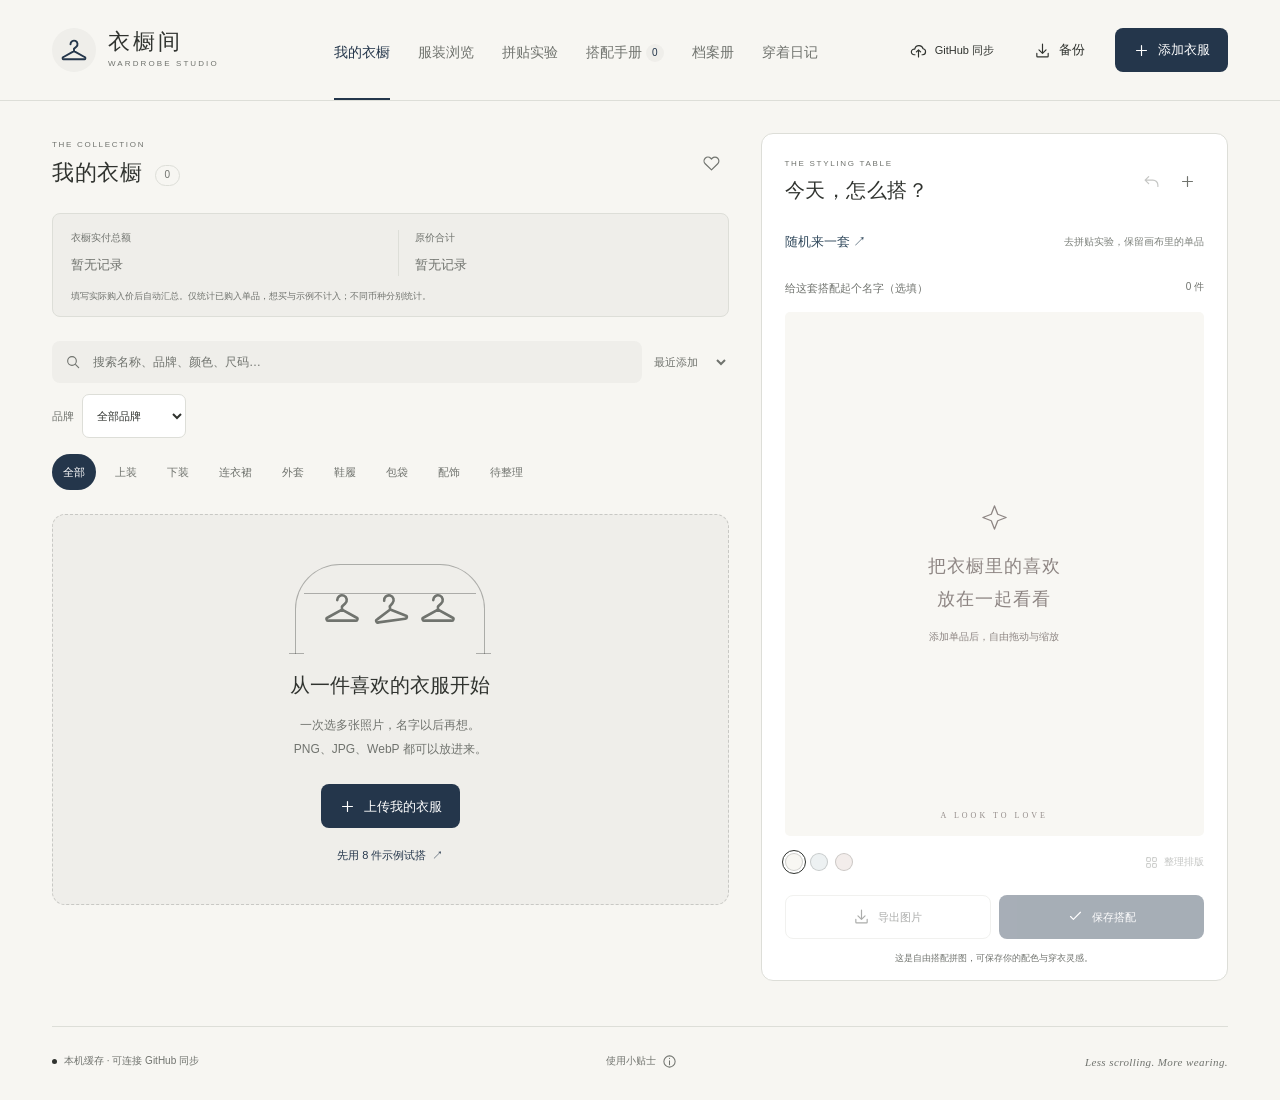
==== index.html @ 6c811fd2 "Separate category and color rows in wardrobe cards with labeled color dots" ====
<!doctype html>
<html lang="zh-CN">
<head>
  <meta charset="utf-8">
  <meta name="viewport" content="width=device-width,initial-scale=1">
  <meta name="theme-color" content="#f7f6f2">
  <meta name="apple-mobile-web-app-title" content="衣橱间">
  <meta http-equiv="Content-Security-Policy" content="default-src 'self'; connect-src 'self' https://api.github.com; img-src 'self' blob: data:; script-src 'self'; style-src 'self' 'unsafe-inline'; object-src 'none'; base-uri 'self'; form-action 'none'">
  <meta name="description" content="一个属于自己的衣橱间。上传喜欢的衣服，自由搭配，留住每一天的穿衣灵感。">
  <title>衣橱间 · Wardrobe Studio</title>
  <link rel="icon" href="./favicon.svg?v=20261020-home-icon" type="image/svg+xml">
  <link rel="apple-touch-icon" sizes="180x180" href="./apple-touch-icon.png?v=20261020-home-icon">
  <link rel="stylesheet" href="./styles.css?v=20261023-paper-navy">
  <link rel="stylesheet" href="./archive-book.css?v=20261020-compact-record">
  <link rel="stylesheet" href="./archive-index.css?v=20261020-collection-wall">
<link rel="stylesheet" href="./archive-wall.css?v=20261020-magazine">
  <link rel="stylesheet" href="./archive-layers.css?v=20261020-vellum">
  <link rel="stylesheet" href="./experiment-entry.css?v=20261021-rack">
  <script src="./core.js?v=20261022-color" defer></script>
  <script src="./storage.js?v=20261020-image-bytes" defer></script>
  <script src="./color-core.js?v=20261022-color" defer></script>
  <script src="./images.js?v=20261022-color" defer></script>
  <script src="./demo.js?v=20261020-image-bytes" defer></script>
  <script src="./cloud.js?v=20261020-image-bytes" defer></script>
  <script src="./memorial.js?v=20261020-image-bytes" defer></script>
  <script src="./archive-book.js?v=20261020-magazine" defer></script>
  <script src="./app.js?v=20261023-color-rows" defer></script>
<link rel="stylesheet" href="./ui-theme.css?v=20261023-color-rows">
</head>
<body>
<svg class="icon-definitions" aria-hidden="true"><defs>
  <symbol id="i-plus" viewBox="0 0 24 24"><path d="M12 5v14M5 12h14"/></symbol>
  <symbol id="i-hanger" viewBox="0 0 24 24"><path d="M9 7a3 3 0 1 1 5 2.2L12 11v2M12 13l9 5a1 1 0 0 1-.5 2h-17a1 1 0 0 1-.5-2z"/></symbol>
  <symbol id="i-search" viewBox="0 0 24 24"><circle cx="10.5" cy="10.5" r="6.5"/><path d="m16 16 4.5 4.5"/></symbol>
  <symbol id="i-heart" viewBox="0 0 24 24"><path d="M20.8 4.6a5.5 5.5 0 0 0-7.8 0L12 5.7l-1.1-1.1a5.5 5.5 0 0 0-7.8 7.8L12 21l8.8-8.6a5.5 5.5 0 0 0 0-7.8Z"/></symbol>
  <symbol id="i-edit" viewBox="0 0 24 24"><path d="m15 5 4 4M4 20l4-1L20 7a2.8 2.8 0 0 0-4-4L4 15z"/></symbol>
  <symbol id="i-close" viewBox="0 0 24 24"><path d="m6 6 12 12M6 18 18 6"/></symbol>
  <symbol id="i-upload" viewBox="0 0 24 24"><path d="M12 16V3m-5 5 5-5 5 5M4 15v5a1 1 0 0 0 1 1h14a1 1 0 0 0 1-1v-5"/></symbol>
  <symbol id="i-download" viewBox="0 0 24 24"><path d="M12 3v13m-5-5 5 5 5-5M4 16v4a1 1 0 0 0 1 1h14a1 1 0 0 0 1-1v-4"/></symbol>
  <symbol id="i-check" viewBox="0 0 24 24"><path d="m5 12 4 4L19 6"/></symbol>
  <symbol id="i-arrow" viewBox="0 0 24 24"><path d="M4 12h16m-6-6 6 6-6 6"/></symbol>
  <symbol id="i-undo" viewBox="0 0 24 24"><path d="M8 5 3 10l5 5M4 10h10a7 7 0 0 1 7 7v2"/></symbol>
  <symbol id="i-trash" viewBox="0 0 24 24"><path d="M3 6h18M9 6V3h6v3M5 6l1 15h12l1-15M10 10v7M14 10v7"/></symbol>
  <symbol id="i-grid" viewBox="0 0 24 24"><rect x="3" y="3" width="7" height="7" rx="1"/><rect x="14" y="3" width="7" height="7" rx="1"/><rect x="3" y="14" width="7" height="7" rx="1"/><rect x="14" y="14" width="7" height="7" rx="1"/></symbol>
  <symbol id="i-layers" viewBox="0 0 24 24"><path d="m12 3 10 5-10 5L2 8zm-9 10 9 5 9-5M3 18l9 5 9-5"/></symbol>
  <symbol id="i-flip" viewBox="0 0 24 24"><path d="M12 2v20M8 5 2 19h6zm8 0 6 14h-6z"/></symbol>
  <symbol id="i-spark" viewBox="0 0 24 24"><path d="m12 3 2.5 6.5L21 12l-6.5 2.5L12 21l-2.5-6.5L3 12l6.5-2.5z"/></symbol>
  <symbol id="i-cloud" viewBox="0 0 24 24"><path d="M7 18H6a4 4 0 1 1 .8-7.9 6 6 0 0 1 11.7-.6A4.3 4.3 0 0 1 18 18h-1M12 21V11m-3 3 3-3 3 3"/></symbol>
  <symbol id="i-info" viewBox="0 0 24 24"><circle cx="12" cy="12" r="9"/><path d="M12 11v6M12 7v.2"/></symbol>
</defs></svg>
<a class="skip-link" href="#workspace">跳到我的衣橱</a>
<header class="site-header">
  <a class="brand" href="./" aria-label="衣橱间首页"><span class="brand-mark"><svg class="icon"><use href="#i-hanger"/></svg></span><span>衣橱间<small>WARDROBE STUDIO</small></span></a>
  <nav class="main-nav" aria-label="页面" style="gap:clamp(12px,2.2vw,28px)"><button class="nav-link active" data-view="closet" aria-current="page">我的衣橱</button>
    <a class="nav-link" href="./rack.html?v=20261022-floating">服装浏览</a>
    <a class="nav-link" href="./experiment.html">拼贴实验</a><button class="nav-link" data-view="outfits">搭配手册 <span id="nav-outfit-count" class="nav-count">0</span></button><button class="nav-link" data-view="book">档案册</button><a class="nav-link" href="./wear.html" style="display:inline-flex;align-items:center">穿着日记</a></nav>
  <div class="header-actions"><button class="button ghost cloud-button" id="open-cloud" aria-label="GitHub 同步设置"><svg class="icon"><use href="#i-cloud"/></svg><span id="cloud-button-label">GitHub 同步</span></button><button class="button ghost backup-button" id="open-backup"><svg class="icon"><use href="#i-download"/></svg><span>备份</span></button><button class="button primary" data-upload><svg class="icon"><use href="#i-plus"/></svg><span>添加衣服</span></button></div>
</header>
<main>
  <section id="workspace" class="workspace" aria-label="我的衣橱与搭配画布">
    <div class="closet-panel">
      <div class="section-heading"><div><p class="eyebrow">THE COLLECTION</p><h2>我的衣橱 <span class="count" id="garment-count">0</span></h2></div><button id="favorite-filter" class="icon-button" aria-label="只看收藏" aria-pressed="false" title="只看收藏"><svg class="icon"><use href="#i-heart"/></svg></button></div>
      <section class="value-overview" aria-label="衣橱价值统计"><div class="value-metrics"><div><p class="value-label">衣橱实付总额</p><div id="closet-purchase-total" class="value-total"><span class="value-placeholder">暂无记录</span></div></div><div><p class="value-label">原价合计</p><div id="closet-original-total" class="value-total original-total"><span class="value-placeholder">暂无记录</span></div></div></div><p id="closet-value-note" class="value-note">填写实际购入价后自动汇总。</p></section>
      <div class="closet-controls"><label class="search"><svg class="icon"><use href="#i-search"/></svg><input id="search" type="search" placeholder="搜索名称、品牌、颜色、尺码…" aria-label="搜索衣服"></label><select id="sort" aria-label="单品排序"><option value="newest">最近添加</option><option value="name">名称顺序</option><option value="category">按分类</option></select></div>
      <section id="primary-color-section" class="primary-color-section" aria-label="按主色筛选">
        <div class="primary-color-heading"><span>主色</span><div><button id="complete-colors" class="text-button" type="button">补全主色</button><button id="expand-colors" class="text-button color-expand" type="button" aria-expanded="false" aria-controls="primary-color-list">展开颜色</button></div></div>
        <div id="primary-color-list" class="primary-color-list" role="group" aria-label="主色，可多选"></div>
        <p id="primary-color-status" class="primary-color-status" role="status">可多选颜色，再结合品牌和分类筛选。</p>
      </section>
      <div class="brand-filter-row"><label for="brand-filter">品牌</label><select id="brand-filter"><option value="">全部品牌</option></select></div>
      <div id="category-tabs" class="category-tabs" aria-label="衣服分类"></div>
      <p id="filter-summary" class="filter-summary" hidden></p>
      <div id="garment-grid" class="garment-grid" aria-live="polite"></div>
      <div id="closet-empty" class="empty-state" hidden><div class="empty-closet" aria-hidden="true"><div class="rail"><svg class="icon"><use href="#i-hanger"/></svg><svg class="icon"><use href="#i-hanger"/></svg><svg class="icon"><use href="#i-hanger"/></svg></div></div><h3>从一件喜欢的衣服开始</h3><p>一次选多张照片，名字以后再想。<br>PNG、JPG、WebP 都可以放进来。</p><button class="button primary" data-upload><svg class="icon"><use href="#i-plus"/></svg>上传我的衣服</button><button class="text-button" id="load-demo">先用 8 件示例试搭 <span aria-hidden="true">↗</span></button></div>
      <div id="no-results" class="empty-state small-empty" hidden><svg class="icon"><use href="#i-search"/></svg><h3>暂时没有找到这件衣服</h3><p>试试别的关键词，或清除筛选。</p><button class="button secondary" id="reset-filters">显示全部衣服</button></div>
      <p class="closet-tip" id="closet-tip" hidden><svg class="icon"><use href="#i-plus"/></svg>点名称查看档案；点 ＋ 加入搭配画布。</p>
    </div>
    <aside class="styling-panel" aria-label="搭配工作台">
      <div class="section-heading"><div><p class="eyebrow">THE STYLING TABLE</p><h2>今天，怎么搭？</h2></div><div class="mini-actions"><button id="undo" class="icon-button" aria-label="撤销画布操作" title="撤销" disabled><svg class="icon"><use href="#i-undo"/></svg></button><button id="new-outfit" class="icon-button" aria-label="新建搭配" title="新建搭配"><svg class="icon"><use href="#i-plus"/></svg></button></div></div>
      <a class="experiment-shortcut" href="./experiment.html?from=board">随机来一套 ↗ <small>去拼贴实验，保留画布里的单品</small></a>
      <div class="board-top"><input id="outfit-name" aria-label="搭配名称" placeholder="给这套搭配起个名字（选填）" maxlength="100"><span id="layer-count">0 件</span></div>
      <div id="outfit-board" class="outfit-board" tabindex="0" aria-label="搭配画布。选择单品后可拖动、调整大小，用方向键微调位置。"><div id="board-empty" class="board-empty"><svg class="icon"><use href="#i-spark"/></svg><p>把衣橱里的喜欢<br>放在一起看看</p><span>添加单品后，自由拖动与缩放</span></div><div id="board-layers" class="board-layers"></div><span class="board-signature" aria-hidden="true">A LOOK TO LOVE</span></div>
      <div class="board-options"><div class="swatches" id="background-options" aria-label="画布背景"></div><button class="text-button" id="arrange-board"><svg class="icon"><use href="#i-grid"/></svg>整理排版</button></div>
      <div id="layer-editor" class="layer-editor" hidden><div class="layer-editor-top"><span id="selected-name"></span><div class="mini-actions"><button id="flip-layer" class="icon-button" aria-label="水平翻转选中单品" title="水平翻转"><svg class="icon"><use href="#i-flip"/></svg></button><button id="raise-layer" class="icon-button" aria-label="把选中单品移到最前" title="移到最前"><svg class="icon"><use href="#i-layers"/></svg></button><button id="remove-layer" class="icon-button danger-text" aria-label="从搭配移除选中单品" title="从搭配移除"><svg class="icon"><use href="#i-close"/></svg></button></div></div><label class="range-label">大小<input id="layer-size" type="range" min="35" max="760" step="1"><output id="size-output"></output></label><label class="range-label">角度<input id="layer-rotation" type="range" min="-180" max="180" step="1"><output id="rotation-output"></output></label></div>
      <div class="board-actions"><button class="button secondary" id="export-look" disabled><svg class="icon"><use href="#i-download"/></svg>导出图片</button><button class="button primary" id="save-outfit" disabled><svg class="icon"><use href="#i-check"/></svg><span id="save-outfit-label">保存搭配</span></button></div>
      <p class="board-help">这是自由搭配拼图，可保存你的配色与穿衣灵感。</p>
    </aside>
  </section>
  <section id="outfits-view" class="outfits-view" hidden><div class="section-heading"><div><p class="eyebrow">LOOKS TO KEEP</p><h2>我的搭配手册 <span id="outfit-count" class="count">0</span></h2></div><button class="button secondary" id="outfits-new"><svg class="icon"><use href="#i-plus"/></svg>搭一套新的</button></div><div id="outfit-grid" class="outfit-grid"></div><div id="outfits-empty" class="empty-state"><svg class="icon"><use href="#i-layers"/></svg><h3>第一套搭配，等你来搭</h3><p>选几件喜欢的单品，在画布里自由组合，再保存到这里。</p><button class="button primary" id="go-style">去搭配衣服 <svg class="icon"><use href="#i-arrow"/></svg></button></div></section>
  <section id="book-view" class="book-view" aria-labelledby="book-title" hidden>
    <header class="book-heading"><div><p class="book-kicker">PRIVATE WARDROBE / COLLECTED &amp; KEPT</p><h1 id="book-title">私人服装档案</h1></div><div class="book-volume"><strong id="book-total">00</strong><span>PIECES IN THE ARCHIVE</span></div></header>
    <div id="book-shell" class="book-shell" data-directory="closed">
      <div class="book-directory-rail"><button id="book-directory-toggle" class="book-directory-toggle" type="button" aria-controls="book-index" aria-expanded="false">展开目录 ›</button></div>
      <aside id="book-index" class="book-sidebar" tabindex="-1" aria-label="收录目录" hidden>
        <div class="book-index-divider"><h2 class="book-kicker">THE INDEX / 收录目录</h2><p id="book-results" class="book-results" role="status"></p></div>
        <div class="book-controls"><label class="book-search"><svg class="icon"><use href="#i-search"/></svg><input id="book-search" type="search" placeholder="搜索衣服与故事…" aria-label="搜索档案册"></label><select id="book-brand" aria-label="档案册品牌"><option value="">全部品牌</option></select><select id="book-filter" aria-label="档案册资料筛选"><option value="all">全部档案</option><option value="runway">有秀场资料</option><option value="story">有收藏故事</option></select><label class="book-check"><input id="book-prices" type="checkbox">显示购入价格</label></div>
        <nav id="book-grid" class="book-grid" aria-label="选择一份服装档案"></nav>
      </aside>
      <div class="book-desk">
        <div class="book-display-controls" aria-label="档案册展示方式"><button id="book-show-wall" class="book-display-button" aria-pressed="true">全部收藏 · 拼贴总览</button><button id="book-show-record" class="book-display-button" aria-pressed="false">单件档案</button></div>
        <section id="book-overview" class="book-overview" aria-labelledby="book-wall-title" tabindex="-1"><header class="book-wall-heading"><div><p class="book-kicker">THE COLLECTION / AN ONGOING ASSEMBLAGE</p><h2 id="book-wall-title">我的收藏拼贴</h2></div><p id="book-wall-count" class="book-results" role="status"></p></header><div id="book-wall" class="book-wall"></div></section>
        <article id="book-record" aria-label="服装档案拼贴" tabindex="-1" hidden>
          <div class="book-record-bar"><button id="book-back" class="book-text-button">← 全部收藏</button><div class="book-pagination"><button id="book-previous">上一件</button><span id="book-page-number" class="book-page-number"></span><button id="book-next">下一件</button></div></div>
          <div id="book-record-body" class="book-record-body"></div>
          <footer class="book-record-footer"><div><label class="book-check"><input id="book-export-price" type="checkbox">纪念卡显示购入价格</label><p class="book-export-note">导出实物、参考照片与收藏记录。</p></div><div class="book-record-actions"><button id="book-edit" class="button secondary">补充档案</button><button id="book-export" class="button primary">导出纪念卡</button><button id="book-style" class="book-text-button">＋ 加入搭配</button></div></footer>
          <p id="book-sync-status" class="book-sync" role="status"></p>
        </article>
        <div id="book-empty" class="book-empty" hidden><h2>从一件喜欢的衣服开始</h2><p>已有衣物会自动出现在这里，照片与资料共用。</p><button id="book-upload" class="button secondary">添加第一件衣服</button></div>
        <div id="book-no-results" class="book-empty" hidden><h2>这次没有找到档案</h2><p>换一个关键词，或看看全部收藏。</p><button id="book-reset" class="book-text-button">显示全部档案</button></div>
      </div>
    </div>
    <dialog id="book-photo-viewer" class="book-photo-dialog" aria-labelledby="book-photo-title">
      <header class="book-photo-toolbar"><h2 id="book-photo-title">照片</h2><button id="book-photo-close" class="book-text-button" aria-label="关闭放大照片">关闭 ×</button></header>
      <div class="book-photo-full book-picture"><img id="book-photo-image" alt=""></div><div id="book-photo-note" class="book-photo-note"></div>
    </dialog>
  </section>
  <footer class="site-footer"><span><span class="status-dot"></span><span id="storage-status">正在打开本机衣橱…</span></span><button class="text-button" id="open-help">使用小贴士 <svg class="icon"><use href="#i-info"/></svg></button><span class="footer-tagline">Less scrolling. More wearing.</span></footer>
</main>
<input id="file-input" type="file" accept="image/png,image/jpeg,image/webp,image/avif" multiple hidden>
<input id="restore-input" type="file" accept="application/json,.json" hidden>
<dialog id="upload-dialog" class="modal upload-modal"><div class="modal-heading"><div><p class="eyebrow">MAKE ROOM FOR YOUR FAVORITES</p><h2>放进衣橱</h2></div><button class="icon-button" data-close="upload-dialog" aria-label="关闭上传窗口"><svg class="icon"><use href="#i-close"/></svg></button></div><p class="muted">名字可以留空，分类以后也能改。保存后点图片或名称查看藏品卡，点铅笔补充资料。</p><div class="batch-category"><label for="batch-category">这一批先放到</label><select id="batch-category"><option value="auto">按文件名建议分类</option></select><span class="subtle">可逐件修改</span></div><p id="upload-progress" class="upload-progress" role="status"></p><div id="upload-errors" class="notice error-notice" hidden></div><div id="upload-list" class="upload-list"></div><div class="modal-footer"><button id="pick-more" class="button secondary"><svg class="icon"><use href="#i-plus"/></svg>继续选图</button><button id="confirm-upload" class="button primary" disabled>保存到衣橱</button></div></dialog>
<dialog id="edit-dialog" class="modal edit-modal" aria-labelledby="edit-title">
  <div class="modal-heading"><div><p class="eyebrow">YOUR GARMENT RECORD</p><h2 id="edit-title">单品档案</h2></div><button class="icon-button" data-close="edit-dialog" aria-label="关闭单品窗口"><svg class="icon"><use href="#i-close"/></svg></button></div>
  <div class="edit-content">
    <div class="edit-image-column"><div class="edit-preview"><img id="edit-image" alt="单品预览"></div><div class="image-tools"><button class="button small secondary" id="clean-background">去除浅色背景</button><button class="text-button" id="restore-original">恢复原图</button></div><p class="fine-print">浅色背景处理适合白底单品图，可能影响白色衣服。保存前请检查；原图会保留。</p></div>
    <form id="edit-form" novalidate>
      <p class="record-hint">以下内容均可选填，随时补充。</p>
      <fieldset class="record-group"><legend>基本信息</legend><div class="record-fields">
        <label for="edit-name">名称<input id="edit-name" maxlength="100" placeholder="例如：The Simone"></label>
        <label for="edit-brand">品牌<input id="edit-brand" maxlength="100" list="brand-suggestions" placeholder="例如：Réalisation Par"></label>
        <label for="edit-main-color">主色分类<select id="edit-main-color"></select><span id="edit-main-color-note" class="fine-print"></span><button id="suggest-edit-color" class="text-button" type="button">重新建议主色</button></label>
        <label for="edit-color">配色<input id="edit-color" maxlength="80" placeholder="例如：Chocolate Havana"></label>
        <label for="edit-size">尺码<input id="edit-size" maxlength="40" placeholder="例如：XS、UK 8"></label>
        <label for="edit-category">分类<select id="edit-category"></select></label>
        <label for="edit-subcategory">细分类<input id="edit-subcategory" maxlength="100" placeholder="例如：Maxi Dress / 长裙"></label>
        <label for="edit-style">款式<input id="edit-style" maxlength="200" placeholder="例如：挂脖、露背、修身"></label>
        <label for="edit-pattern">图案<input id="edit-pattern" maxlength="100" placeholder="例如：棕白花卉印花"></label>
      </div></fieldset>
      <fieldset class="record-group"><legend>购入记录</legend><div class="record-fields">
        <div class="price-field field-wide"><label for="edit-price">实际购入价</label><div class="price-inputs"><select id="edit-currency" aria-label="价格币种"><option value="GBP">£ 英镑</option><option value="EUR">€ 欧元</option><option value="USD">$ 美元</option><option value="CNY">¥ 人民币</option><option value="HKD">HK$ 港币</option><option value="JPY">¥ 日元</option></select><input id="edit-price" type="number" min="0" max="999999999.99" step="0.01" inputmode="decimal" placeholder="当时真正支付的金额"></div></div>
        <label for="edit-original-price">原价 / 吊牌价<input id="edit-original-price" type="number" min="0" max="999999999.99" step="0.01" inputmode="decimal" placeholder="不知道可留空"></label>
        <label for="edit-date">购入日期<input id="edit-date" type="date"></label>
        <p class="record-note field-wide">原价与实付价使用上方币种。衣橱实付总额按实际购入价统计。</p>
        <label for="edit-condition">全新 / 二手<select id="edit-condition"><option value="">未记录</option><option value="new">全新</option><option value="secondhand">二手</option></select></label>
        <label for="edit-purchase-type">购入方式<select id="edit-purchase-type"><option value="">未记录</option><option value="regular">原价购买</option><option value="sale">折扣购买</option><option value="sample_sale">Sample Sale</option><option value="gift">礼物</option></select></label>
        <label for="edit-source">购买渠道<input id="edit-source" maxlength="100" placeholder="例如：Vinted、官网、门店"></label>
        <label for="edit-status">购入状态<select id="edit-status"><option value="owned">已购入</option><option value="wishlist">想买</option></select></label>
      </div></fieldset>
      <fieldset class="record-group archive-edit-group"><legend>秀款资料 · 可留空</legend><div class="record-fields">
        <label for="archive-year">系列年份<input id="archive-year" inputmode="numeric" maxlength="4" placeholder="例如 2020"></label>
        <label for="archive-season">季节 / 系列<select id="archive-season"><option value="">未记录</option><option value="spring_summer">春夏 Spring / Summer</option><option value="fall_winter">秋冬 Fall / Winter</option><option value="resort">Resort 度假系列</option><option value="pre_fall">Pre-Fall 早秋</option><option value="couture">Couture 高定</option><option value="other">其他系列</option></select></label>
        <label class="field-wide" for="archive-collection">系列名称<input id="archive-collection" maxlength="160" placeholder="品牌发布的系列名称"></label>
        <label for="archive-look">Look 编号<input id="archive-look" maxlength="40" placeholder="例如 24"></label>
        <label for="archive-relation">藏品与秀场的关系<select id="archive-relation"><option value="">未记录</option><option value="runway_match">秀场同款</option><option value="runway_worn">秀场实穿</option><option value="reference">参考资料</option></select></label>
        <label for="archive-verification">资料确认状态<select id="archive-verification"><option value="pending">待确认</option><option value="confirmed">已确认</option></select></label>
        <label class="field-wide" for="archive-source">系列资料来源（网址或说明）<input id="archive-source" type="text" maxlength="1200" autocapitalize="off" placeholder="例如 Vogue Runway，或粘贴来源网址"></label>
      </div><p class="record-note">「秀场同款」用于相同设计的零售款；「秀场实穿」用于有来源证明的模特实穿样衣。未知资料可以留空。</p></fieldset>
      <label for="archive-story">我的收藏故事<textarea id="archive-story" maxlength="3000" rows="5" placeholder="第一次看到它的时候，寻找它的过程，或一次特别的穿着回忆…"></textarea></label>
      <fieldset class="record-group"><legend>藏品相册</legend><p class="record-note">秀场、实物细节、穿着与参考图分别标注。最多 12 张，每张不超过 25 MB。</p><input id="archive-files" type="file" accept="image/png,image/jpeg,image/webp,image/avif" multiple hidden><button id="archive-add-photos" type="button" class="button secondary small">＋ 添加秀场图 / 附图</button><div id="archive-photo-editors" class="archive-photo-editors"></div><p class="record-note">附图与资料在点击「保存档案」后保存；关闭编辑窗口可放弃本次修改。</p></fieldset>
      <label for="edit-notes">备注<textarea id="edit-notes" maxlength="1500" rows="3" placeholder="面料、保养或其他记录…"></textarea></label>
      <div id="edit-error" class="notice error-notice" role="alert" hidden></div>
      <button id="edit-save" type="submit" class="button primary full-width">保存档案</button>
    </form>
  </div>
  <div class="edit-bottom"><button class="text-button danger-text" id="delete-garment"><svg class="icon"><use href="#i-trash"/></svg>删除这件衣服</button><button class="text-button" id="download-original">下载原图 <svg class="icon"><use href="#i-download"/></svg></button></div>
</dialog>
<datalist id="brand-suggestions"></datalist>
<dialog id="archive-dialog" class="modal archive-modal" aria-labelledby="archive-title">
  <div class="archive-top"><p class="eyebrow">WARDROBE STUDIO / PERSONAL COLLECTION</p><button class="icon-button" data-close="archive-dialog" aria-label="关闭藏品档案"><svg class="icon"><use href="#i-close"/></svg></button></div>
  <header class="archive-heading"><p id="archive-brand" class="archive-brand"></p><h2 id="archive-title"></h2><p id="archive-subtitle" class="subtle"></p><p id="archive-sync-status" class="subtle" role="status"></p></header>
  <div id="archive-gallery" class="archive-gallery" aria-label="实物与秀场相册"></div><p id="archive-gallery-tip" class="archive-gallery-tip">左右滑动查看实物与秀场附图</p>
  <div class="archive-body"><section class="archive-section"><p class="eyebrow">THE COLLECTION</p><h3>秀款资料</h3><dl id="archive-facts" class="archive-facts"></dl><p id="archive-unrecorded" class="muted">还没有系列资料。可在「编辑档案」中补充秀场图、年份与来源。</p><div id="archive-reference"></div></section>
    <section id="archive-story-section" class="archive-section"><p class="eyebrow">A STORY TO KEEP</p><h3>我的收藏故事</h3><p id="archive-story-text" class="archive-story"></p></section>
    <section class="archive-section"><p class="eyebrow">IN MY WARDROBE</p><h3>购入与单品记录</h3><dl id="archive-purchase" class="archive-facts"></dl><p id="archive-notes" class="archive-story"></p></section>
    <footer class="archive-footer"><label class="cloud-check"><input id="archive-export-price" type="checkbox">纪念卡显示购入价格</label><p class="fine-print">纪念卡呈现主图与第一张秀场图（或附图），并保留收藏故事和来源。</p><div class="archive-actions"><button id="archive-edit" class="button secondary">编辑档案</button><button id="archive-export" class="button primary">导出 PNG 纪念卡</button><button id="archive-style" class="text-button">＋ 加入搭配</button></div></footer>
  </div>
</dialog>
<dialog id="backup-dialog" class="modal backup-modal"><div class="modal-heading"><div><p class="eyebrow">KEEP YOUR FAVORITES SAFE</p><h2>把衣橱好好留住</h2></div><button class="icon-button" data-close="backup-dialog" aria-label="关闭备份窗口"><svg class="icon"><use href="#i-close"/></svg></button></div><div class="notice"><strong>本机保存与 GitHub 同步可一起使用。</strong><p>连接 GitHub 后，照片、单品档案和已保存搭配可同步至私有仓库。完整备份也能用于换设备和恢复本机记录。</p></div><button class="backup-option" id="export-backup"><span class="option-icon"><svg class="icon"><use href="#i-download"/></svg></span><span><strong>导出整个衣橱</strong><small>包含原图、完整单品档案和已保存的搭配</small></span><svg class="icon"><use href="#i-arrow"/></svg></button><button class="backup-option" id="import-backup"><span class="option-icon"><svg class="icon"><use href="#i-upload"/></svg></span><span><strong>从备份恢复</strong><small>合并导入，保留已有记录；不会重复添加同一编号</small></span><svg class="icon"><use href="#i-arrow"/></svg></button><button class="text-button" id="persistent-storage">尝试保留本机存储</button><p class="fine-print">本机存储保护不能代替备份。使用 GitHub 同步时，请确认状态显示“已同步”；离线或尚未连接时，新修改先保存在本机。</p></dialog>
<dialog id="help-dialog" class="modal help-modal"><div class="modal-heading"><h2>在衣橱间，慢慢来</h2><button class="icon-button" data-close="help-dialog" aria-label="关闭使用小贴士"><svg class="icon"><use href="#i-close"/></svg></button></div><ol class="help-list"><li><strong>一次上传多件</strong><p>可批量选图，名字选填。文件名有“半裙”“dress”等词时会建议分类，普通相机文件名会先放到“待整理”。</p></li><li><strong>用干净的单品图</strong><p>透明 PNG、平铺图或白底图更适合拼搭。透明图片会裁掉空白；真人照片会保留人物。</p></li><li><strong>自由搭一搭</strong><p>点单品的 ＋ 加入画布。拖动位置，用右下角圆点缩放，也可在下方调整大小、旋转、翻转和层次。</p></li><li><strong>补充单品档案</strong><p>点击衣服图片或名称查看藏品档案，再点「编辑档案」或右上角铅笔，补充单品与购入信息、秀款年份、系列、Look 编号、资料来源和收藏故事。可添加最多 12 张秀场、实物细节或穿着附图，并导出 PNG 纪念卡；价格可选择隐藏。所有资料均可留空。完整档案会随备份一起保留；连接 GitHub 后也会一起同步。</p></li><li><strong>查看衣橱价值与品牌</strong><p>衣橱顶部汇总已购入单品的实际花费与原价，并显示未填价格的数量。不同币种分开统计，想买和示例衣服不计入。用品牌下拉框筛选，或直接搜索品牌名。</p></li><li><strong>连接私有 GitHub 衣橱</strong><p>点右上角 GitHub 同步，连接独立的私有数据仓库。开启自动同步后，新照片、单品修改和已保存的搭配会同步；未保存的画布草稿保存在本机。换设备后连接同一仓库即可加载。遇到冲突时选择保留的版本。</p></li><li><strong>保存喜欢，记得备份</strong><p>搭配保存后可重新打开。导出图片用于分享；完整备份用于换设备或恢复衣橱。</p></li></ol><div class="help-actions"><button id="help-demo" class="button secondary">添加示例衣服试一试</button><button id="remove-demo" class="text-button danger-text" hidden>移除示例衣服</button></div></dialog>
<dialog id="cloud-dialog" class="modal cloud-modal" aria-labelledby="cloud-title">
  <div class="modal-heading"><div><p class="eyebrow">YOUR PRIVATE WARDROBE</p><h2 id="cloud-title">GitHub 同步</h2></div><button class="icon-button" data-close="cloud-dialog" aria-label="关闭 GitHub 同步"><svg class="icon"><use href="#i-close"/></svg></button></div>
  <div class="cloud-status-box"><p id="cloud-status" role="status">尚未连接 GitHub</p><span id="cloud-repository">SuzyQi/wardrobe-studio-data</span><small id="cloud-last-sync">同步照片、单品档案和已保存的搭配。</small></div>
  <p class="muted">连接私有仓库后，可把当前衣橱合并到 GitHub。开启自动同步后，新增照片和已保存的修改会一起同步，删除也会同步。画布草稿仍在本机。</p>
  <form id="cloud-form" class="cloud-form">
    <div class="record-fields"><label for="cloud-owner">GitHub 用户名<input id="cloud-owner" value="SuzyQi" required autocomplete="off" spellcheck="false"></label><label for="cloud-repo">私有数据仓库<input id="cloud-repo" value="wardrobe-studio-data" required autocomplete="off" spellcheck="false"></label></div>
    <label for="cloud-token">仓库访问授权<input id="cloud-token" type="password" autocomplete="off" spellcheck="false" placeholder="粘贴仅此仓库的 Fine-grained token" required></label>
    <p class="fine-print">在 GitHub 创建 Fine-grained token，Repository access 仅选 wardrobe-studio-data，Contents 设为 Read and write。<a href="https://github.com/settings/personal-access-tokens/new?name=Wardrobe+Studio+Sync&amp;target_name=SuzyQi&amp;contents=write&amp;expires_in=90" target="_blank" rel="noopener noreferrer">打开 GitHub 授权设置 ↗</a></p>
    <label class="cloud-check"><input id="cloud-remember" type="checkbox">记住此设备，下次打开自动连接</label>
    <p class="fine-print">仅在自己的手机或电脑上勾选。授权将保存在此浏览器，关闭页面后仍可使用；点击「断开连接」会清除。请使用普通浏览模式，授权到期或清除网站数据后需重新输入。授权不会写入衣橱备份或公开代码。</p>
    <button class="button primary full-width" type="submit">连接并合并衣橱</button>
  </form>
  <div class="cloud-controls"><label class="cloud-check"><input id="cloud-auto" type="checkbox" checked>保存后自动同步</label><div><button id="cloud-sync-now" class="button secondary" disabled>立即同步</button><button id="cloud-disconnect" class="text-button" hidden>断开连接</button></div></div>
  <p class="fine-print">仅接受私有仓库。GitHub 保留提交历史，删除单品会从当前衣橱移除，历史版本可能仍保留文件。完整备份可另存一份。</p>
</dialog>
<dialog id="cloud-conflict-dialog" class="modal cloud-modal" aria-labelledby="cloud-conflict-title"><div class="modal-heading"><h2 id="cloud-conflict-title">选择要保留的版本</h2></div><p class="muted">同一条记录在不同设备上都有修改。选择后再提交；暂停时，双方记录会保持当前状态。</p><div id="cloud-conflict-list" class="cloud-conflict-list"></div><div class="modal-footer"><button id="cloud-conflict-cancel" class="button secondary">暂停同步</button><button id="cloud-resolve" class="button primary">应用选择并同步</button></div></dialog>
<dialog id="confirm-dialog" class="modal confirm-modal"><h2 id="confirm-title"></h2><p id="confirm-message" class="muted"></p><div class="modal-footer"><button id="confirm-no" class="button secondary">取消</button><button id="confirm-yes" class="button primary">确定</button></div></dialog>
<div id="toast" class="toast" role="status" aria-live="polite" hidden></div>
<dialog id="busy-overlay" class="busy-overlay" hidden aria-label="正在处理，请稍等"><span class="spinner"></span><p id="busy-message">正在整理…</p><button id="color-scan-cancel" class="text-button" type="button" hidden>停止补全</button></dialog>
<noscript><p class="noscript">请在浏览器中启用 JavaScript，才能上传、保存和搭配衣服。</p></noscript>
</body>
</html>
---- styles.css ----
@charset "UTF-8";
:root{--paper:#f7f6f2;--white:#ffffff;--ink:#30332f;--muted:#70736e;--line:#ddded8;--accent:#24364b;--accent-soft:#efeeea;--rose:#efeeea;--radius:18px;--serif:Georgia,"Noto Serif SC","Songti SC",SimSun,serif;--sans:-apple-system,BlinkMacSystemFont,"Segoe UI","PingFang SC","Microsoft YaHei",sans-serif}
*{box-sizing:border-box}body{margin:0;background:var(--paper);color:var(--ink);font:14px/1.65 var(--sans);-webkit-font-smoothing:antialiased}button,input,select,textarea{font:inherit;color:inherit}button{cursor:pointer}button:disabled{cursor:default;opacity:.4}button,input,select,textarea{-webkit-tap-highlight-color:transparent}button{border:0;background:none}button:focus-visible,a:focus-visible,input:focus-visible,select:focus-visible,textarea:focus-visible,[tabindex]:focus-visible{outline:3px solid #30332f;outline-offset:4px}a{color:inherit;text-decoration:none}img{max-width:100%;display:block}[hidden]{display:none!important}h1,h2,h3,p{margin:0}h1,h2,h3{font-weight:500}svg.icon{width:20px;height:20px;fill:none;stroke:currentColor;stroke-width:1.65;stroke-linecap:round;stroke-linejoin:round;flex-shrink:0}.icon-definitions{position:absolute;width:0;height:0;overflow:hidden}.skip-link{position:fixed;top:-100px;left:20px;z-index:20;padding:10px 20px;background:var(--white)}.skip-link:focus{top:10px}.site-header{height:101px;max-width:1450px;margin:auto;padding:0 52px;display:flex;align-items:center;justify-content:space-between;gap:28px;border-bottom:1px solid var(--line)}.brand{display:flex;align-items:center;gap:12px;font:22px/1.3 var(--serif);letter-spacing:3px;min-width:200px}.brand-mark{width:44px;height:44px;background:var(--accent-soft);display:grid;place-items:center;border-radius:50%}.brand-mark .icon{width:28px;height:28px}.brand small{display:block;font:8px/2 var(--sans);letter-spacing:2.1px;color:var(--muted)}.main-nav{display:flex;align-self:stretch;gap:34px}.nav-link{padding:6px 0 0;color:var(--muted);position:relative;font-size:14px;white-space:nowrap}.nav-link.active{color:var(--ink)}.nav-link.active:after{content:"";position:absolute;bottom:-1px;height:2px;background:var(--accent);left:0;right:0}.nav-count{font-size:10px;margin-left:4px;background:#efeeea;border-radius:20px;padding:1px 6px}.header-actions{display:flex;gap:12px;align-items:center}.button{display:inline-flex;align-items:center;justify-content:center;gap:8px;min-height:43px;padding:10px 18px;border-radius:8px;font-size:13px;white-space:nowrap;transition:background .18s,transform .18s}.button:not(:disabled):active{transform:translateY(1px)}.primary{background:var(--accent);color:#f7f6f2}.primary:not(:disabled):hover{background:#1b2a3d}.secondary{background:var(--white);border:1px solid var(--line)}.secondary:not(:disabled):hover{background:#efeeea}.ghost{background:transparent}.ghost:hover{background:#efeeea}.button .icon{width:17px;height:17px}.text-button{font-size:12px;display:inline-flex;align-items:center;justify-content:center;gap:6px;padding:5px 0;color:var(--accent)}.text-button:hover{text-decoration:underline;text-underline-offset:4px}.text-button .icon{width:15px;height:15px}.icon-button{width:34px;height:34px;display:inline-flex;align-items:center;justify-content:center;border-radius:50%;color:#70736e;flex-shrink:0}.icon-button:not(:disabled):hover{background:var(--accent-soft);color:var(--ink)}.icon-button[aria-pressed="true"]{color:#30332f;background:#f7f6f2}.icon-button[aria-pressed="true"] .icon{fill:currentColor;stroke:currentColor}.icon-button .icon{width:17px;height:17px}.mini-actions{display:flex;align-items:center;gap:2px}main{max-width:1450px;margin:auto;padding:32px 52px 0}.eyebrow{font-size:9px;font-weight:500;letter-spacing:2px;color:#70736e;margin-bottom:10px}.workspace{display:grid;grid-template-columns:minmax(0,1.23fr) minmax(340px,.85fr);gap:40px;align-items:start}.closet-panel{padding-top:5px;min-width:0}.section-heading{display:flex;align-items:center;justify-content:space-between;margin-bottom:23px;gap:14px}.section-heading .eyebrow{margin-bottom:5px;font-size:8px;letter-spacing:1.7px}.section-heading h2{font:22px/1.5 var(--serif);letter-spacing:.5px}.count{vertical-align:middle;display:inline-flex;align-items:center;justify-content:center;min-width:25px;height:21px;border:1px solid #30332f33;border-radius:15px;margin-left:7px;font:10px/1 var(--sans);color:var(--muted);padding:0 6px}.closet-controls{display:flex;gap:10px;margin-bottom:19px}.search{display:flex;align-items:center;gap:10px;background:#efeeeab8;flex:1;min-width:0;border-radius:8px;padding:0 13px;height:42px;color:#70736e}.search .icon{width:16px;height:16px}.search input{width:100%;min-width:0;background:none;border:0;outline:none;font-size:12px;height:100%}.search input::placeholder{color:#70736e}.closet-controls select{background:transparent;border:0;padding:0 15px 0 0;max-width:115px;font-size:11px;color:#70736e}.category-tabs{display:flex;gap:7px;flex-wrap:wrap;margin-bottom:23px}.category-tab{padding:5px 11px;font-size:11px;border-radius:30px;color:#70736e;transition:all .18s}.category-tab:hover{background:#efeeea}.category-tab.active{background:var(--accent);color:#f7f6f2}.garment-grid{display:grid;grid-template-columns:repeat(3,minmax(0,1fr));gap:23px 15px}.garment-card{position:relative;min-width:0}.garment-visual{aspect-ratio:4/5;background:#efeeea;border-radius:12px;position:relative;overflow:hidden;display:flex;align-items:center;justify-content:center;border:1px solid transparent;transition:border .18s,background .18s}.garment-card:hover .garment-visual{border-color:#30332f59;background:#e8e7e2}.garment-image-button{padding:24px 18px;width:100%;height:100%;position:absolute;inset:0;display:flex;justify-content:center;align-items:center}.garment-image-button img{width:100%;height:100%;object-fit:contain;mix-blend-mode:normal;filter:drop-shadow(0 4px 3px #30332f0b);user-select:none}.garment-card .card-favorite{position:absolute;top:8px;left:7px;width:27px;height:27px;z-index:1;background:#f7f6f2e0}.garment-card .card-edit{position:absolute;top:8px;right:7px;width:27px;height:27px;z-index:1;background:#f7f6f2e0}.garment-card .icon-button .icon{width:14px;height:14px}.card-add{position:absolute;right:8px;bottom:8px;width:29px;height:29px;background:#f7f6f2eb;color:var(--accent);border-radius:50%;display:grid;place-items:center;box-shadow:0 2px 9px #30332f0a}.card-add:hover{background:var(--accent);color:#f7f6f2}.card-add .icon{width:17px;height:17px}.demo-badge{position:absolute;bottom:10px;left:10px;font-size:8px;letter-spacing:1px;color:#70736e;pointer-events:none}.garment-name{font-size:11px;margin-top:10px;overflow:hidden;text-overflow:ellipsis;white-space:nowrap}.garment-meta{display:flex;gap:7px;align-items:center;color:#70736e;font-size:9px;margin-top:2px}.color-dot{width:6px;height:6px;border-radius:50%;display:inline-block;background:#30332f}.upload-tile{aspect-ratio:4/5;border:1px dashed #30332f40;border-radius:12px;display:flex;flex-direction:column;align-items:center;justify-content:center;gap:10px;color:#70736e;font-size:11px;background:#efeeea99;transition:background .2s}.upload-tile:hover{background:#efeeea}.upload-tile .icon{width:25px;height:25px}.closet-tip{display:flex;gap:6px;align-items:center;color:#70736e;font-size:10px;margin:28px 0}.closet-tip .icon{width:13px;height:13px}.filter-summary{font-size:11px;color:var(--muted);margin:-5px 0 14px}.styling-panel{border:1px solid var(--line);background:#ffffff;padding:23px 23px 15px;border-radius:var(--radius);min-width:0;box-shadow:0 5px 18px #30332f03}.styling-panel .section-heading{margin-bottom:15px}.styling-panel .section-heading h2{font-size:20px}.board-top{display:flex;align-items:center;gap:10px;padding:9px 0 13px}.board-top input{flex:1;width:0;background:none;border:none;font-size:11px;padding:2px 0;outline-offset:2px}.board-top input::placeholder{color:#70736e}.board-top>span{font-size:10px;color:#70736e;white-space:nowrap}.outfit-board{position:relative;aspect-ratio:4/5;background:#f7f6f2;border-radius:5px;overflow:hidden;isolation:isolate;outline-offset:4px;touch-action:pan-y}.board-layers{position:absolute;inset:0;pointer-events:none}.board-layer{position:absolute;pointer-events:auto;cursor:grab;user-select:none;touch-action:none;border:1px solid transparent;transform-origin:center;outline:none;min-width:0;padding:0;background:transparent}.board-layer:active{cursor:grabbing}.board-layer img{width:100%;height:100%;object-fit:contain;pointer-events:none;display:block;filter:drop-shadow(0 4px 3px #30332f0c)}.board-layer.selected{border:1px dashed #30332f}.board-layer:focus-visible{outline:2px solid #30332f;outline-offset:3px}.resize-handle{position:absolute;width:13px;height:13px;border-radius:50%;background:var(--accent);border:2px solid var(--white);right:-6px;bottom:-6px;cursor:nwse-resize;z-index:2;box-shadow:0 0 0 3px #30332f1a}.board-layer:not(.selected) .resize-handle{display:none}.board-empty{position:absolute;inset:0;display:flex;flex-direction:column;align-items:center;justify-content:center;color:#70736e;text-align:center;pointer-events:none}.board-empty .icon{width:31px;height:31px;stroke-width:1;margin-bottom:17px;color:#70736e}.board-empty p{font:18px/1.8 var(--serif);letter-spacing:1px}.board-empty span{font-size:10px;margin-top:14px;color:#70736e}.board-signature{position:absolute;bottom:16px;left:0;right:0;text-align:center;font:8px var(--serif);letter-spacing:3px;color:#70736e;pointer-events:none}.board-options{display:flex;justify-content:space-between;align-items:center;padding:13px 0 11px;gap:10px}.swatches{display:flex;gap:7px}.swatch{width:18px;height:18px;border-radius:50%;border:1px solid #30332f33;padding:0;position:relative}.swatch[aria-pressed="true"]:after{content:"";position:absolute;inset:-4px;border:1px solid #30332f;border-radius:50%}.board-options .text-button{font-size:10px;color:#70736e}.board-options .icon{width:13px;height:13px}.board-actions{display:flex;gap:10px;margin-top:8px}.board-actions .button{flex:1;padding-left:8px;padding-right:8px;min-height:40px;font-size:11px}.board-help{text-align:center;font-size:9px;color:#70736e;margin-top:12px}.layer-editor{background:#efeeeaad;border-radius:9px;padding:9px 12px;margin:2px 0 13px}.layer-editor-top{display:flex;align-items:center;justify-content:space-between;gap:10px;margin-bottom:5px}.layer-editor-top>span{font-size:10px;overflow:hidden;text-overflow:ellipsis;white-space:nowrap}.layer-editor .icon-button{width:27px;height:27px}.layer-editor .icon{width:14px;height:14px}.range-label{display:flex;align-items:center;gap:10px;font-size:10px;color:#70736e;margin-top:5px}.range-label input{flex:1;min-width:0;accent-color:var(--accent);height:17px}.range-label output{width:33px;text-align:right;font-size:9px}.empty-state{display:flex;flex-direction:column;align-items:center;text-align:center;padding:49px 14px 35px;min-height:390px;border:1px dashed #30332f33;border-radius:13px;background:#efeeea}.empty-state h3{font:20px/1.8 var(--serif);margin:8px 0 10px}.empty-state p{font-size:12px;line-height:2;color:#70736e;margin-bottom:23px}.empty-state>.icon{width:33px;height:33px;stroke-width:1;margin-bottom:14px;color:#70736e}.empty-state .text-button{margin-top:13px;font-size:11px}.empty-closet{height:90px;width:190px;position:relative;border:1px solid #30332f59;border-bottom:0;border-radius:45px 45px 0 0;margin-bottom:5px}.empty-closet:before,.empty-closet:after{content:"";height:1px;width:15px;background:#30332f59;position:absolute;bottom:0}.empty-closet:before{left:-7px}.empty-closet:after{right:-7px}.rail{border-top:1px solid #30332f59;position:absolute;top:28px;left:8px;right:8px;display:flex;justify-content:center;gap:10px;padding-top:0}.rail .icon{color:#70736e;width:38px;height:38px;margin-top:-5px}.rail .icon:nth-child(2){transform:rotate(-8deg)}.small-empty{min-height:290px;padding-top:30px}.site-footer{display:flex;align-items:center;justify-content:space-between;gap:20px;border-top:1px solid var(--line);margin-top:45px;padding:21px 0 25px;color:#70736e;font-size:10px}.site-footer>span:first-child{display:flex;align-items:center;gap:7px}.status-dot{width:5px;height:5px;background:#30332f;border-radius:50%;display:inline-block}.site-footer .text-button{font-size:10px;color:#70736e}.footer-tagline{font:11px var(--serif);font-style:italic;letter-spacing:.4px}.outfits-view{padding:4px 0 15px;min-height:500px}.outfits-view .section-heading{margin-bottom:12px}.outfits-intro{font-size:12px;color:var(--muted);margin-bottom:28px}.outfit-grid{display:grid;grid-template-columns:repeat(4,minmax(0,1fr));gap:25px}.outfit-card{min-width:0}.outfit-preview{width:100%;aspect-ratio:4/5;background:#f7f6f2;border-radius:10px;position:relative;overflow:hidden;display:block;isolation:isolate}.outfit-preview img{position:absolute;object-fit:contain;pointer-events:none}.outfit-preview:hover{box-shadow:0 0 0 2px #30332f40}.outfit-title{font:16px/1.6 var(--serif);margin-top:12px;overflow:hidden;text-overflow:ellipsis;white-space:nowrap}.outfit-caption{color:#70736e;font-size:10px;margin:3px 0 7px}.outfit-card-actions{display:flex;justify-content:space-between;align-items:center;gap:10px}.modal{border:1px solid var(--line);border-radius:19px;padding:28px;background:var(--white);color:var(--ink);width:min(720px,calc(100% - 32px));max-height:calc(100dvh - 48px);overflow:auto;box-shadow:0 20px 100px #30332f30}.modal::backdrop{background:#30332f54;backdrop-filter:blur(5px)}.modal-heading{display:flex;align-items:center;justify-content:space-between;gap:20px;margin-bottom:15px}.modal-heading .eyebrow{font-size:8px;margin-bottom:4px}.modal h2{font:25px/1.5 var(--serif)}.muted{color:var(--muted);font-size:12px;line-height:1.9}.subtle{font-size:10px;color:#70736e}.batch-category{display:flex;gap:12px;align-items:center;flex-wrap:wrap;margin:23px 0 9px;font-size:12px}.batch-category select,.upload-row select{background:#efeeeaa6;border:1px solid var(--line);border-radius:6px;padding:7px 10px;font-size:11px}.upload-progress{font-size:11px;color:var(--accent);margin:14px 0}.upload-list{display:flex;flex-direction:column;gap:10px;max-height:45vh;overflow:auto;padding:2px}.upload-row{display:grid;grid-template-columns:66px minmax(0,1fr) 105px 28px;gap:12px;align-items:center;border:1px solid var(--line);border-radius:9px;padding:8px;background:#ffffff}.upload-thumb{height:75px;width:66px;background:#efeeea;border-radius:5px;object-fit:contain;padding:7px}.upload-row input{width:100%;padding:8px;background:none;border:none;font-size:12px;border-bottom:1px solid var(--line)}.upload-filename{font-size:9px;color:#70736e;margin:4px 8px 0;overflow:hidden;text-overflow:ellipsis;white-space:nowrap;max-width:260px}.modal-footer{display:flex;justify-content:space-between;gap:14px;align-items:center;margin-top:23px;padding-top:18px;border-top:1px solid var(--line)}.notice{padding:15px 17px;background:#efeeeaa6;border-radius:9px;font-size:12px;line-height:1.9;color:#70736e;margin:20px 0}.notice strong{font-weight:500;color:var(--accent)}.notice p{margin-top:5px}.error-notice{background:#30332f12;color:#30332f;white-space:pre-line}.edit-content{display:grid;grid-template-columns:1fr 1fr;gap:28px;margin-top:22px}.edit-preview{height:320px;display:flex;align-items:center;justify-content:center;padding:26px;background:#efeeea;border-radius:12px}.edit-preview img{object-fit:contain;width:100%;height:100%}.image-tools{display:flex;align-items:center;justify-content:space-between;gap:6px;margin-top:12px}.small{font-size:10px;padding:6px 10px;min-height:32px}.image-tools .text-button{font-size:10px}.fine-print{font-size:10px;line-height:1.8;color:#70736e;margin-top:11px}.edit-content form{display:flex;flex-direction:column;gap:14px}.edit-content form label{display:flex;flex-direction:column;gap:5px;font-size:12px}.edit-content label .subtle{display:inline}.edit-content input,.edit-content select,.edit-content textarea{width:100%;background:#efeeea94;border:1px solid var(--line);border-radius:6px;padding:9px 10px;font-size:12px;resize:vertical}.full-width{width:100%}.edit-bottom{display:flex;justify-content:space-between;gap:16px;padding-top:20px;margin-top:20px;border-top:1px solid var(--line)}.danger-text{color:#30332f!important}.backup-modal{max-width:530px}.backup-option{width:100%;display:flex;text-align:left;align-items:center;gap:15px;padding:19px 0;border-bottom:1px solid var(--line)}.backup-option>span:nth-child(2){flex:1}.backup-option strong{display:block;font-size:13px;font-weight:500;margin-bottom:3px}.backup-option small{display:block;color:var(--muted);font-size:10px;line-height:1.8}.backup-option>.icon{width:17px;color:#70736e}.option-icon{height:42px;width:42px;display:grid;place-items:center;background:var(--accent-soft);border-radius:50%;color:var(--accent)}.backup-modal>.text-button{margin-top:20px}.help-modal{max-width:590px}.help-list{padding-left:20px}.help-list li{padding-left:7px;margin:23px 0}.help-list li::marker{color:#70736e;font:14px var(--serif)}.help-list strong{font-weight:500;font-size:14px}.help-list p{font-size:12px;color:var(--muted);margin-top:7px;line-height:1.9}.help-actions{display:flex;gap:15px;align-items:center;justify-content:space-between;flex-wrap:wrap}.confirm-modal{max-width:410px}.confirm-modal h2{font-size:21px;margin-bottom:12px}.confirm-modal .modal-footer{justify-content:flex-end}.toast{position:fixed;bottom:25px;left:50%;transform:translateX(-50%);z-index:50;background:#30332f;color:#f7f6f2;padding:12px 23px;border-radius:9px;box-shadow:0 5px 30px #30332f33;font-size:12px;max-width:calc(100% - 32px);text-align:center}.busy-overlay{position:fixed;inset:0;z-index:70;background:#f7f6f2eb;backdrop-filter:blur(4px);display:flex;flex-direction:column;align-items:center;justify-content:center;gap:20px;font-size:13px;color:var(--accent)}.spinner{width:29px;height:29px;border-radius:50%;border:2px solid #efeeea;border-top-color:var(--accent);animation:spin .8s linear infinite}@keyframes spin{to{transform:rotate(360deg)}}.noscript{margin:30px;padding:20px;border:1px solid #30332f40}.outfit-board.dragging{touch-action:none}
.busy-overlay{width:100vw;height:100dvh;max-width:none;max-height:none;border:0;margin:0;color:var(--accent)}.busy-overlay::backdrop{background:transparent}
@media(min-width:1500px){.workspace{gap:54px}.garment-grid{gap:27px 20px}}
@media(max-width:1150px){.site-header{padding:0 30px}.brand{min-width:175px}.main-nav{gap:20px}main{padding:28px 30px 0}.workspace{gap:25px;grid-template-columns:minmax(0,1fr) minmax(330px,.9fr)}.garment-grid{grid-template-columns:repeat(2,minmax(0,1fr));gap:20px 15px}.styling-panel{padding:21px 19px 14px}.outfit-grid{grid-template-columns:repeat(3,minmax(0,1fr))}}
@media(max-width:820px){.site-header{height:auto;min-height:96px;flex-wrap:wrap;padding:20px 24px 0;gap:13px}.brand{font-size:20px;min-width:0}.brand-mark{height:38px;width:38px}.brand-mark .icon{width:25px;height:25px}.brand small{font-size:7px}.header-actions{margin-left:auto;gap:3px}.header-actions .button{min-height:37px;font-size:11px;padding:8px 12px}.main-nav{width:100%;order:3;height:44px;justify-content:center;gap:45px}.nav-link{font-size:12px;padding-top:0}main{padding:24px 24px 0}.workspace{grid-template-columns:minmax(0,1fr) minmax(290px,.95fr);gap:20px}.styling-panel{padding:17px 14px 13px}.section-heading h2{font-size:20px}.category-tabs{gap:3px}.category-tab{font-size:10px;padding:5px 9px}.closet-controls{gap:4px}.closet-controls select{max-width:75px;font-size:10px}.search{padding:0 9px;gap:5px}.search input{font-size:10px}.garment-grid{gap:18px 11px}.garment-image-button{padding:23px 12px}.garment-name{font-size:10px}.site-footer{margin-top:30px;flex-wrap:wrap}.footer-tagline{display:none}.outfit-grid{gap:20px;grid-template-columns:repeat(3,minmax(0,1fr))}}
@media(max-width:660px){.site-header{padding-left:18px;padding-right:18px}.brand{gap:9px;letter-spacing:2px}.backup-button span{display:none}.header-actions .primary{padding:8px 11px}main{padding:24px 18px 0}.workspace{grid-template-columns:1fr;gap:30px}.closet-panel .section-heading{margin-bottom:16px}.closet-controls select{max-width:100px;font-size:11px}.search input{font-size:12px}.category-tabs{gap:6px;margin-bottom:19px}.category-tab{font-size:11px;padding:5px 10px}.garment-grid{grid-template-columns:repeat(3,minmax(0,1fr));gap:17px 11px}.garment-name{font-size:10px}.garment-card .card-favorite,.garment-card .card-edit{top:5px;width:23px;height:23px}.garment-card .card-favorite{left:4px}.garment-card .card-edit{right:4px}.garment-card .icon-button .icon{width:12px;height:12px}.card-add{width:26px;height:26px;right:6px;bottom:6px}.garment-image-button{padding:25px 12px 20px}.garment-visual,.upload-tile{border-radius:9px}.garment-meta{font-size:8px}.demo-badge{font-size:7px;left:7px;bottom:9px}.upload-tile{font-size:10px}.upload-tile .icon{width:22px;height:22px}.closet-tip{margin:19px 0 0;font-size:10px}.styling-panel{padding:21px 20px 17px;max-width:490px;width:100%;margin:auto}.outfit-board{max-height:600px}.board-top input{font-size:12px}.board-actions .button{font-size:12px;min-height:43px}.board-help{font-size:10px}.board-options .text-button{font-size:11px}.board-options{padding-top:16px;padding-bottom:16px}.board-signature{font-size:9px;bottom:19px}.layer-editor-top>span,.range-label{font-size:11px}.outfit-grid{grid-template-columns:repeat(2,minmax(0,1fr));gap:24px 16px}.outfit-title{font-size:15px}.outfits-view .section-heading h2{font-size:21px}.outfits-view .section-heading .button{font-size:10px;min-height:37px;padding:8px 11px}.empty-state{min-height:355px;padding:39px 14px 28px}.modal{padding:22px 18px;max-height:calc(100dvh - 26px);width:calc(100% - 22px);border-radius:15px}.modal h2{font-size:23px}.upload-row{grid-template-columns:50px minmax(0,1fr) 79px 23px;gap:5px;padding:7px}.upload-thumb{width:50px;height:65px;padding:4px}.upload-row input{font-size:11px;padding:7px 4px}.upload-row select{padding:6px 2px;font-size:10px;width:79px}.upload-filename{font-size:8px;max-width:140px;margin-left:4px}.upload-row .icon-button{width:23px;height:23px}.upload-list{max-height:48vh}.batch-category{gap:7px;font-size:11px}.batch-category select{font-size:10px;max-width:170px}.edit-content{grid-template-columns:1fr;gap:20px}.edit-preview{height:255px}.edit-content form{gap:12px}.image-tools{justify-content:center;gap:25px}.edit-bottom{gap:8px}.edit-bottom .text-button{font-size:10px}.backup-option{gap:11px}.backup-option strong{font-size:12px}.backup-option small{font-size:10px}.option-icon{width:37px;height:37px}.help-list li{margin:18px 0}.site-footer{font-size:9px;gap:12px}.site-footer .text-button{font-size:9px}}
@media(prefers-reduced-motion:reduce){*,*:before,*:after{scroll-behavior:auto!important;animation:none!important;transition:none!important}}

/* Keep labels and selection handles legible on all three canvas colors. */
.board-empty,.board-empty .icon,.board-empty span,.board-signature{color:var(--board-ink,#30332f)}.board-empty{opacity:.7}.board-signature{opacity:.65}.board-layer.selected{border-color:var(--board-ink,#30332f)}.resize-handle{background:var(--board-ink,#30332f)}

/* Quiet neutral surfaces with a restrained mist-blue accent. */
.empty-state{background:#efeeea}.garment-visual{background:#efeeea}.garment-card:hover .garment-visual{background:#e8e7e2}.search{background:#efeeea}.upload-tile{background:#f7f6f2}.styling-panel{box-shadow:0 4px 22px #30332f04}.danger-text{color:#24364b!important}

/* Optional garment records. */
.garment-title{display:block;padding:0;text-align:left;width:100%;overflow:hidden;text-overflow:ellipsis;white-space:nowrap;font:inherit}
.garment-title:hover{text-decoration:underline;text-underline-offset:3px}
.garment-brand{font-size:10px;color:var(--muted);margin-top:2px;overflow:hidden;text-overflow:ellipsis;white-space:nowrap}
.garment-meta{overflow-wrap:anywhere;line-height:1.6}
.garment-purchase{display:flex;gap:7px;align-items:center;flex-wrap:wrap;margin-top:6px}
.garment-price{font-size:11px;font-weight:500}
.purchase-badge{font-size:8px;line-height:1.6;padding:1px 6px;border-radius:12px;background:var(--accent-soft);color:var(--accent)}
.edit-modal{width:min(900px,calc(100% - 32px))}
.edit-content{grid-template-columns:minmax(0,.85fr) minmax(0,1.25fr);gap:28px}
.edit-image-column{min-width:0;align-self:start;position:sticky;top:0}
.edit-content form{min-width:0;gap:16px}
.record-hint{font-size:11px;color:var(--muted)}
.record-group{border:0;padding:0;margin:0;min-width:0}
.record-group legend{padding:0;margin-bottom:11px;font-size:12px;color:var(--accent);font-weight:500}
.record-fields{display:grid;grid-template-columns:repeat(2,minmax(0,1fr));gap:12px}
.edit-content .record-fields label{font-size:11px;min-width:0}
.edit-content input,.edit-content select,.edit-content textarea{min-width:0;max-width:100%;margin:0}
.edit-content input,.edit-content select{min-height:38px;padding:8px 9px}
.field-wide{grid-column:1/-1}
.price-field>label{margin-bottom:5px}
.price-inputs{display:flex;gap:8px;min-width:0}
.price-inputs select{width:105px;flex-shrink:0}
.price-inputs input{flex:1;width:0}
@media(max-width:660px){.edit-modal{width:calc(100% - 22px)}.edit-content{grid-template-columns:1fr;gap:20px}.edit-image-column{position:static}.edit-preview{height:230px}.record-fields{gap:12px 10px}.edit-content input,.edit-content select,.edit-content textarea{font-size:16px}.garment-brand{font-size:9px}.garment-price{font-size:10px}}

/* Purchase value and brand browsing. */
.value-overview{background:#efeeea;border:1px solid var(--line);border-radius:12px;padding:16px 18px 12px;margin-bottom:20px}
.value-metrics{display:grid;grid-template-columns:repeat(2,minmax(0,1fr));gap:18px}
.value-metrics>div+div{padding-left:18px;border-left:1px solid var(--line)}
.value-label{font-size:10px;color:var(--muted);margin-bottom:6px}
.value-total{display:flex;flex-direction:column;gap:3px;font:24px/1.4 var(--serif);color:var(--accent);overflow-wrap:anywhere;font-variant-numeric:tabular-nums}
.original-total{font-size:21px;color:var(--muted)}
.value-placeholder{font:13px/1.8 var(--sans);color:var(--muted)}
.value-note{font-size:9px;color:var(--muted);line-height:1.8;margin-top:12px}
.brand-filter-row{display:flex;gap:10px;align-items:center;margin:-5px 0 17px;font-size:11px;color:var(--muted)}
.brand-filter-row select{min-width:0;max-width:calc(100% - 40px);padding:7px 28px 7px 10px;border:1px solid var(--line);border-radius:7px;background:var(--white);font-size:11px;color:var(--ink)}
.garment-original{font-size:9px;color:var(--muted)}
.record-note{font-size:10px;color:var(--muted);line-height:1.8}
@media(max-width:660px){.value-overview{padding:14px 14px 11px}.value-metrics{gap:12px}.value-metrics>div+div{padding-left:12px}.value-total{font-size:23px}.original-total{font-size:20px}.brand-filter-row select{min-height:38px;font-size:12px}}

/* Private GitHub synchronization. */
.cloud-button{font-size:11px;padding:9px 10px}
.cloud-modal{max-width:620px}
.cloud-status-box{background:var(--accent-soft);border-radius:10px;padding:15px 17px;margin:15px 0}
.cloud-status-box p{font-size:13px;color:var(--accent)}
.cloud-status-box span,.cloud-status-box small{display:block;color:var(--muted);font-size:10px;margin-top:5px;overflow-wrap:anywhere}
.cloud-form{display:flex;flex-direction:column;gap:13px;margin-top:20px}
.cloud-form label{display:flex;flex-direction:column;gap:6px;font-size:12px;min-width:0}
.cloud-form input:not([type=checkbox]),.cloud-conflict-row select{width:100%;min-width:0;background:#efeeea94;border:1px solid var(--line);border-radius:7px;padding:10px;font-size:12px}
.cloud-form .fine-print{margin-top:0}
.cloud-form a{text-decoration:underline;text-underline-offset:3px;color:var(--accent)}
.cloud-form label.cloud-check,.cloud-check{display:flex;flex-direction:row;gap:8px;align-items:flex-start;font-size:11px;line-height:1.8;color:var(--muted)}
.cloud-check input{width:15px;height:15px;flex-shrink:0;margin:3px 0 0;accent-color:var(--accent)}
.cloud-controls{display:flex;justify-content:space-between;align-items:center;gap:15px;flex-wrap:wrap;border-top:1px solid var(--line);margin-top:20px;padding-top:18px}
.cloud-controls>div{display:flex;gap:15px;align-items:center}
.cloud-conflict-list{display:flex;flex-direction:column;gap:15px;margin-top:20px}
.cloud-conflict-row{display:flex;flex-direction:column;gap:6px;border:1px solid var(--line);border-radius:9px;padding:12px}
.cloud-conflict-row strong{font-size:13px;font-weight:500}
.cloud-image-pending{color:var(--muted);font-size:10px}
@media(max-width:660px){.cloud-button{font-size:10px;padding-left:8px;padding-right:8px}.cloud-form input:not([type=checkbox]),.cloud-conflict-row select{font-size:16px}.cloud-controls .button{font-size:11px;min-height:37px}}

/* A personal collection: quiet paper, paired photographs, and room for the story. */
.archive-modal{width:min(1000px,calc(100% - 28px));max-width:1000px;background:var(--paper);padding:0;overflow-x:hidden}
.archive-top{display:flex;justify-content:space-between;align-items:center;padding:22px 32px 0;gap:12px}.archive-top .eyebrow{font-size:9px;letter-spacing:.16em}
.archive-heading{padding:24px 36px 28px}.archive-brand{font:32px/1.3 var(--serif);letter-spacing:.04em;margin-bottom:9px}.archive-heading h2{font:22px/1.5 var(--serif);overflow-wrap:anywhere}.archive-heading .subtle{margin-top:10px;font-size:11px}
.archive-gallery{display:flex;gap:18px;padding:0 36px 6px;overflow-x:auto;scroll-snap-type:x mandatory;scroll-padding:36px}.archive-photo{flex:0 0 calc((100% - 18px)/2);min-width:0;scroll-snap-align:start;margin:0}.archive-photo:only-child{flex-basis:100%}.archive-photo img{width:100%;height:420px;object-fit:contain;background:#f0f1ed;border:1px solid #e6e7e0;padding:18px}.archive-photo figcaption{padding:12px 2px;font-size:11px;overflow-wrap:anywhere}.archive-photo figcaption strong{font-weight:500;letter-spacing:.06em}.archive-photo figcaption p{margin-top:5px;color:var(--muted);white-space:pre-wrap}.archive-photo a,.archive-source{font-size:11px;text-decoration:underline;text-underline-offset:3px;color:var(--accent);overflow-wrap:anywhere}.archive-gallery-tip{font-size:10px;color:var(--muted);padding:0 36px 16px}
.archive-body{padding:0 36px 30px}.archive-section{border-top:1px solid var(--line);padding:25px 0}.archive-section .eyebrow{font-size:9px;letter-spacing:.18em;color:#8b7771}.archive-section h3{font:21px/1.5 var(--serif);margin:6px 0 15px}.archive-facts{display:grid;grid-template-columns:repeat(2,minmax(0,1fr));gap:18px 28px;margin:0}.archive-facts>div{min-width:0}.archive-facts dt{font-size:10px;color:var(--muted);margin-bottom:5px}.archive-facts dd{font-size:13px;margin:0;white-space:pre-wrap;overflow-wrap:anywhere}.archive-story{font-size:13px;line-height:2;white-space:pre-wrap;overflow-wrap:anywhere}.archive-section .muted{font-size:12px}.archive-section #archive-reference{margin-top:18px}.archive-section #archive-notes{margin-top:18px;color:var(--muted)}
.archive-footer{padding-top:20px;border-top:1px solid var(--line)}.archive-actions{display:flex;gap:12px;flex-wrap:wrap;align-items:center;margin-top:16px}.archive-actions .button{font-size:12px}.archive-actions .text-button{font-size:11px}.archive-photo-editors{display:flex;flex-direction:column;gap:14px;margin-top:15px}.archive-photo-editor{padding:12px;border:1px solid var(--line);border-radius:10px;background:var(--paper);display:grid;grid-template-columns:70px minmax(0,1fr);gap:12px}.archive-photo-editor>img{width:70px;height:105px;object-fit:contain;background:var(--white)}.archive-photo-editor>div{display:flex;flex-direction:column;gap:10px;min-width:0}.archive-photo-editor label{font-size:10px}.archive-photo-editor .text-button{font-size:11px;align-self:flex-start}.archive-edit-group{padding-top:16px;border-top:1px solid var(--line)}
@media(max-width:660px){.archive-modal{width:calc(100% - 16px);max-height:94dvh}.archive-top{padding:14px 18px 0}.archive-top .eyebrow{font-size:8px;letter-spacing:.08em}.archive-heading{padding:20px 22px}.archive-brand{font-size:27px}.archive-heading h2{font-size:21px}.archive-gallery{gap:12px;padding-left:22px;padding-right:22px;scroll-padding:22px}.archive-photo{flex-basis:88%}.archive-photo img{height:350px;padding:12px}.archive-gallery-tip{padding-left:22px;padding-right:22px}.archive-body{padding:0 22px 24px}.archive-facts{gap:16px}.archive-actions .button{flex:1;min-width:120px}.archive-actions .text-button{width:100%;text-align:center}.archive-photo-editor{grid-template-columns:58px minmax(0,1fr)}.archive-photo-editor>img{width:58px;height:90px}}

/* Loading and decoding failures must not look like a missing wardrobe record. */
.garment-image-button:has(img.cloud-image-pending)::after,.garment-image-button:has(img.cloud-image-failed)::after{position:absolute;inset:42% 12px auto;content:'正在加载图片…';font-size:11px;line-height:1.8;color:var(--muted);text-align:center;pointer-events:none}
.garment-image-button:has(img.cloud-image-failed)::after{content:'图片暂未加载 · 同步后重试'}
.archive-photo{position:relative}.archive-photo:has(img.cloud-image-pending)::before,.archive-photo:has(img.cloud-image-failed)::before{position:absolute;top:180px;left:15px;right:15px;text-align:center;font-size:12px;color:var(--muted);content:'正在加载图片…';pointer-events:none}.archive-photo:has(img.cloud-image-failed)::before{content:'图片暂未加载，请同步后重试'}
.archive-source-note{font-size:12px;color:var(--muted);white-space:pre-wrap;overflow-wrap:anywhere}#edit-error{font-size:12px;line-height:1.8;white-space:pre-wrap;overflow-wrap:anywhere;margin:0}

/* Main-color discovery and filtering. */
.primary-color-section{margin:14px 0 17px}.primary-color-heading{display:flex;align-items:center;justify-content:space-between;gap:12px;margin-bottom:9px;font-size:12px;color:#7e7370}.primary-color-heading>div{display:flex;gap:12px}.primary-color-heading .text-button{font-size:11px}.primary-color-list{display:flex;flex-wrap:wrap;gap:7px}.color-chip{display:inline-flex;align-items:center;gap:6px;padding:6px 9px;border:1px solid #e5dfda;border-radius:20px;background:transparent;color:#625954;font:inherit;font-size:11px;white-space:nowrap;cursor:pointer;min-height:34px}.color-chip[aria-pressed=true]{border-color:#74635f;background:#eee7e1;box-shadow:inset 0 0 0 1px #74635f}.color-chip[aria-pressed=true] .color-dot:after{content:'✓';font-size:10px;color:#fff;text-shadow:0 1px 2px #000;position:absolute;inset:0;display:grid;place-items:center}.color-dot{position:relative;display:inline-block;flex:0 0 16px;width:16px;height:16px;border-radius:50%;border:1px solid #0002}.color-dot[data-color=all]{background:conic-gradient(#c78b91,#e4c87e,#8ca583,#83a2bc,#c78b91)}.color-dot[data-color=multi]{background:conic-gradient(#a85b59 0 25%,#7b9571 25% 50%,#bca366 50% 75%,#6987a1 75%)}.color-dot[data-color=unknown]{background:repeating-conic-gradient(#ddd 0% 25%,#fafafa 0% 50%) 0/8px 8px}.color-chip-count{color:#978c86;font-size:10px}.primary-color-status{font-size:10px;line-height:1.7;color:#948981;margin:8px 0 0}.color-expand{display:none}.garment-color-label{display:block;font-size:10px;color:#8d8079;margin-top:3px}.upload-color{display:flex;align-items:center;gap:6px;margin-top:6px;font-size:11px;color:#887b73}.upload-color select{width:auto!important;min-width:75px;padding:4px 6px!important;font-size:11px!important}.busy-overlay .text-button{margin-top:12px}
@media(max-width:650px){.primary-color-list{flex-wrap:nowrap;overflow-x:auto;padding:2px 1px 8px;scrollbar-width:thin}.primary-color-list[data-expanded=true]{flex-wrap:wrap;overflow:visible}.color-expand{display:inline-flex}.color-chip{min-height:38px;padding:7px 10px}.primary-color-heading{font-size:11px}.primary-color-heading .text-button{font-size:10px}.upload-color{font-size:9px;gap:3px}.upload-color select{min-width:62px}}
---- archive-book.css ----
/* A private fashion research desk, independent of the main wardrobe palette. */
.book-view{--book-mono:"Courier New",Courier,"Songti SC",monospace;--book-hand:"Kaiti SC",KaiTi,"Songti SC",serif;--book-ink:#222429;--book-muted:#6b6e75;--book-blue:#263b58;--book-line:#d9dbdd;--ink:var(--book-ink);--muted:var(--book-muted);--accent:var(--book-blue);--paper:#f8f8f6;--white:#fff;--line:var(--book-line);background:#fafaf9;color:var(--book-ink);padding:26px 20px 35px;margin:0 auto;max-width:1400px;isolation:isolate;overflow-wrap:anywhere}
.book-view :focus-visible{outline-color:var(--book-blue)}.book-kicker,.book-code,.book-type,.book-page-number{font:9px/1.8 var(--book-mono);letter-spacing:.055em;color:var(--book-muted)}
.book-heading{display:flex;justify-content:space-between;align-items:center;gap:20px;border-bottom:1px solid var(--book-ink);padding-bottom:21px;margin-bottom:26px}.book-heading h1{font:29px/1.5 var(--serif);letter-spacing:.06em;margin-top:8px}.book-volume{display:flex;align-items:center;gap:12px;text-align:right;flex-shrink:0}.book-volume strong{font:36px/1 var(--book-mono);letter-spacing:-.07em}.book-volume span{font:8px/1.6 var(--book-mono);max-width:78px}
.book-shell{display:grid;grid-template-columns:224px minmax(0,1fr);gap:28px;align-items:start}.book-sidebar{position:sticky;top:18px;max-height:calc(100dvh - 36px);overflow-y:auto;overscroll-behavior:contain;scrollbar-width:thin;min-width:0;padding:0 15px 10px 0;border-right:1px solid var(--book-line);scroll-margin-top:20px}.book-index-divider{padding:2px 0 15px;border-bottom:1px solid var(--book-line)}.book-index-divider>.book-kicker{font-size:11px;color:var(--book-ink);font-weight:400}.book-results{font:9px/1.8 var(--book-mono);color:var(--book-muted);margin-top:6px}
.book-controls{display:flex;flex-direction:column;gap:10px;padding:14px 0 17px}.book-search{display:flex;align-items:center;gap:8px;min-width:0;padding:8px 0;border-bottom:1px solid var(--book-line)}.book-search .icon{width:14px;height:14px;color:var(--book-muted)}.book-search input{width:100%;min-width:0;border:0;border-radius:0;background:transparent;font-size:11px}.book-controls select{width:100%;min-width:0;min-height:35px;border:1px solid var(--book-line);border-radius:0;background:#f4f4f2;padding:7px 20px 7px 8px;font:10px/1.7 var(--book-mono)}.book-check{display:inline-flex;align-items:center;gap:7px;font-size:10px;line-height:1.8;color:var(--book-muted)}.book-check input{accent-color:var(--book-blue);flex-shrink:0}.book-desk{min-width:0;background:#efefed;padding:19px 22px 23px}.book-record-bar{display:flex;justify-content:space-between;align-items:center;gap:15px;padding-bottom:11px;border-bottom:1px solid #cfd1d3}.book-pagination{display:flex;align-items:center;gap:14px}.book-pagination button{font:10px/1.8 var(--book-mono);min-height:36px;padding:5px 0}.book-page-number{white-space:nowrap}.book-text-button{font:10px/1.8 var(--book-mono);color:var(--book-blue);text-decoration:underline;text-underline-offset:4px;padding:9px 0;min-height:36px}.book-record-body{padding-top:29px;min-width:0}
/* Photo assemblages: a backing print, a foreground photograph and a small insert. */
.book-collage{display:grid;grid-template-columns:repeat(12,minmax(0,1fr));align-items:start;gap:0;position:relative;margin-bottom:35px;min-width:0}.book-stage{position:relative;grid-column:1/-1;grid-row:1;aspect-ratio:4/5;min-width:0;background:#fafaf8;margin-bottom:16px;isolation:isolate}.book-stage:before{content:'';position:absolute;left:5%;top:2.1%;width:18px;height:18px;border:1px solid #192b42;border-radius:50%;background:radial-gradient(circle at 38% 34%,#284364,#0b1c30 72%);box-shadow:2px 3px 3px #101b2d40,inset 0 0 0 3px #1c304b;z-index:8;pointer-events:none}.book-stage:after{content:'';position:absolute;right:2%;top:5.2%;width:54px;height:82px;background:url('./book-clip.svg') center/contain no-repeat;transform:rotate(5deg);filter:drop-shadow(2px 3px 2px #18202a33);z-index:8;pointer-events:none}
.book-plate{position:absolute;display:flex;flex-direction:column;min-width:0;min-height:0;margin:0;padding:8px;background:#fff;border:1px solid #d1d2d2;box-shadow:1px 3px 6px #19202b1c}.book-picture{position:relative;display:block;width:100%;min-width:0;min-height:0;background:#f4f4f1;overflow:hidden;padding:0;border:0;border-radius:0}.book-plate>.book-picture{flex:1;cursor:zoom-in}.book-picture img{display:block;width:100%;height:100%;object-fit:contain;padding:0;filter:none}.book-plate figcaption{flex-shrink:0;min-width:0;padding:8px 3px 3px;overflow-wrap:anywhere}.book-type{font-size:9px;color:#444a54}.book-caption{font:11px/1.8 var(--sans);color:var(--book-muted);white-space:pre-wrap;margin-top:4px}.book-plate .book-caption,.book-plate .book-source-note{overflow:hidden;display:-webkit-box;-webkit-box-orient:vertical;-webkit-line-clamp:1}.book-source,.book-source-note{font:9px/1.8 var(--book-mono);color:var(--book-muted);margin-top:4px;white-space:pre-wrap;overflow-wrap:anywhere}.book-source{display:inline-block;color:var(--book-blue);text-decoration:underline;text-underline-offset:3px}
.book-layer-base{left:3%;top:3%;width:65%;height:81%;z-index:1;transform:rotate(-.6deg)}.book-layer-base .book-picture{background:#f2f2ef}.book-layer-base .book-picture img{padding:7px}.book-layer-front{left:27%;top:34%;width:65%;height:59%;z-index:4;transform:rotate(.5deg);padding:10px 10px 7px}.book-layer-front:before{content:'';position:absolute;right:16%;top:-17px;width:13px;height:55px;border:3px double #7c858e;border-radius:12px;box-shadow:1px 1px 1px #fff9;transform:rotate(-4deg);z-index:6;pointer-events:none}.book-layer-insert{left:65%;top:4%;width:32%;height:28%;z-index:2;padding:5px;transform:rotate(.7deg)}.book-layer-insert .book-type{font-size:8px}.book-layer-insert .book-caption,.book-layer-insert .book-source,.book-layer-insert .book-source-note{font-size:8px}
.book-fabric-label{position:absolute;left:29%;top:77%;width:56%;z-index:6;pointer-events:none;background:#f7f7f2;color:#21242a;padding:11px 14px;font:bold clamp(14px,1.65vw,25px)/1.25 var(--book-mono);letter-spacing:-.04em;text-align:center;text-transform:uppercase;border:1px solid #e1e2dc;box-shadow:0 2px 2px #20242b12;clip-path:polygon(1% 0,97% 1%,100% 8%,98% 25%,100% 40%,98% 61%,100% 82%,98% 100%,2% 98%,0 87%,2% 65%,0 44%,2% 23%)}.book-stage-number{position:absolute;left:5%;bottom:1.3%;font:9px/1.7 var(--book-mono);letter-spacing:.08em;color:var(--book-blue)}
.book-stage[data-count="1"] .book-layer-base{left:5%;top:4%;width:81%;height:84%;transform:rotate(-.4deg)}.book-stage[data-count="1"] .book-fabric-label{left:38%;top:78%;width:54%}.book-stage[data-count="1"]:after{right:12%;top:4%}.book-stage[data-count="2"] .book-layer-front{left:29%;width:65%;top:35%;height:58%}
/* Unrestricted text stays on flowing paper notes, outside the fixed photo canvas. */
.book-record-heading{grid-column:7/13;grid-row:2;position:relative;z-index:7;margin:-54px 0 0 7px;padding:23px 18px 24px;background:#f9f9f5;border:1px solid #d9dad7;box-shadow:1px 3px 6px #17203014;min-width:0}.book-record-topline{display:flex;justify-content:space-between;flex-wrap:wrap;gap:6px;margin-bottom:17px}.book-record-topline .book-code,.book-record-topline .book-type{font-size:8px}.book-record-brand{font:bold 23px/1.4 var(--book-mono);letter-spacing:-.03em;text-transform:uppercase}.book-record-title{font:17px/1.8 var(--serif);margin-top:9px}.book-record-series{font:11px/1.8 var(--book-mono);margin-top:14px;color:#5c6470}
.book-chapter{min-width:0;position:relative;padding:23px 20px;background:#fafaf7}.book-chapter>h3{font:19px/1.6 var(--serif);margin:7px 0 19px}.book-story-sheet{grid-column:1/7;grid-row:2;margin:27px 13px 0 8px;z-index:5;background:#f8f8f4;background-image:repeating-linear-gradient(transparent 0,transparent 31px,#c2c9d329 32px,transparent 33px);box-shadow:1px 3px 6px #17203012;transform:rotate(-.6deg)}.book-story-sheet:before{content:'';position:absolute;top:-8px;left:22px;width:43px;height:16px;background:#e6e7e19c;transform:rotate(-8deg);pointer-events:none}.book-story-sheet>.book-kicker{color:var(--book-blue);font-size:8px}.book-story-sheet>h3{font-size:17px;margin-bottom:13px}.book-story{font:17px/1.95 var(--book-hand);color:var(--book-blue);white-space:pre-wrap;overflow-wrap:anywhere}.book-collection-sheet{grid-column:6/13;grid-row:3;margin:22px 0 0 13px;padding:24px 23px;border:1px solid #dddeda;box-shadow:1px 3px 5px #19202b12;z-index:6;background:#f4f4f0;transform:rotate(.4deg)}.book-collection-sheet:before{content:'';position:absolute;right:24px;top:10px;width:42px;height:3px;border:1px solid #8f969e;border-radius:2px;box-shadow:1px 1px 1px #202a3533;pointer-events:none}.book-collection-sheet>h3{font-size:18px}.book-facts{display:grid;grid-template-columns:repeat(2,minmax(0,1fr));gap:19px 22px;margin:0}.book-facts>div{min-width:0}.book-facts dt{font:9px/1.8 var(--book-mono);color:var(--book-muted);margin-bottom:4px}.book-facts dd{margin:0;font:12px/1.9 var(--sans);white-space:pre-wrap;overflow-wrap:anywhere}.book-notes{font:12px/2 var(--sans);color:var(--book-muted);margin-top:23px;white-space:pre-wrap}.book-add-reference{display:block;margin-top:12px}.book-record-body>.book-stage{margin:36px 0 28px}.book-record-body>.book-stage:nth-of-type(even) .book-layer-base{transform:rotate(.5deg)}.book-photo-hint{font:10px/1.9 var(--book-mono);color:var(--book-muted);margin:22px 0}
.book-inventory{border-top:1px solid #c9cdd1;margin-top:24px;padding:15px 0}.book-inventory summary{cursor:pointer;font:12px/1.8 var(--book-mono);color:#4d5360;padding:5px 0;min-height:36px}.book-inventory>.book-facts{padding:20px 0 10px}.book-record-footer{border-top:1px solid #c9cdd1;display:flex;justify-content:space-between;align-items:center;flex-wrap:wrap;gap:18px;padding-top:19px}.book-record-actions{display:flex;align-items:center;flex-wrap:wrap;gap:12px}.book-record-actions .button,.book-empty .button{border-radius:0;font-size:11px}.book-record-actions .primary{background:var(--book-ink);color:#fff}.book-record-actions .primary:hover{background:var(--book-blue)}.book-record-actions .secondary{background:#fff}.book-export-note{font:9px/1.8 var(--sans);color:var(--book-muted);margin-top:6px}.book-sync{font:9px/1.9 var(--book-mono);color:var(--book-muted);margin-top:15px}.book-empty{text-align:center;padding:100px 20px;min-height:480px;background:#f8f8f5;border:1px solid #dcddd9}.book-empty h2{font:24px/1.7 var(--serif);margin-bottom:12px}.book-empty p{font:12px/1.9 var(--sans);color:var(--book-muted);margin-bottom:22px}
.book-photo-dialog{background:#fafaf8;color:var(--book-ink);border:1px solid #d6d8d9;padding:18px 22px;width:min(960px,calc(100% - 24px));max-width:960px;max-height:calc(100dvh - 30px);overflow:auto}.book-photo-dialog::backdrop{background:#0a1426bd}.book-photo-toolbar{display:flex;align-items:center;justify-content:space-between;gap:18px;border-bottom:1px solid var(--book-line);padding-bottom:12px}.book-photo-toolbar h2{font:14px/1.9 var(--book-mono);overflow-wrap:anywhere}.book-photo-full{margin-top:17px;height:65dvh;min-height:180px;background:#f0f1ef}.book-photo-full img{width:100%;height:100%;object-fit:contain}.book-photo-note{padding:13px 0 3px;white-space:pre-wrap}.book-photo-note .book-caption,.book-photo-note .book-source-note{font-size:12px;display:block;overflow:visible}.book-photo-note .book-source{font-size:12px}
.book-picture:has(img.cloud-image-pending):after,.book-picture:has(img.cloud-image-failed):after{content:'正在加载图片…';position:absolute;inset:44% 10px auto;text-align:center;font:10px/1.9 var(--sans);color:var(--book-muted);pointer-events:none}.book-picture:has(img.cloud-image-failed):after{content:'图片暂未加载，请连接 GitHub 后同步重试'}
@media(min-width:1450px){.book-shell{grid-template-columns:242px minmax(0,1fr);gap:32px}.book-desk{padding:22px 26px 26px}}
@media(max-width:1100px){.book-view{padding:23px 12px 30px}.book-shell{grid-template-columns:190px minmax(0,1fr);gap:19px}.book-sidebar{padding-right:12px}.book-desk{padding:15px 15px 22px}.book-record-brand{font-size:20px}.book-record-heading{padding:19px 14px}.book-collection-sheet{padding:22px 17px}.book-story-sheet{padding:21px 15px}.book-stage:after{width:44px;height:67px}.book-plate{padding:6px}.book-layer-front{padding:8px}.book-fabric-label{font-size:18px}.book-layer-front:before{height:43px;width:11px;border-width:2px}.book-caption{font-size:10px}}
@media(max-width:800px){.book-shell{grid-template-columns:1fr;gap:22px}.book-sidebar{position:static;max-height:none;overflow:visible;border-right:0;border-bottom:1px solid var(--book-line);padding:0 0 17px}.book-index-divider{display:flex;align-items:baseline;justify-content:space-between;flex-wrap:wrap;gap:8px;padding-bottom:10px}.book-results{margin-top:0}.book-controls{display:grid;grid-template-columns:1fr 1fr;gap:9px 12px;padding:8px 0 12px}.book-search{grid-column:1/-1}.book-search input{font-size:16px}.book-controls select{font-size:16px}.book-controls .book-check{grid-column:1/-1;font-size:11px}.book-desk{padding:16px 14px 22px}.book-view{padding:20px 12px 27px}.book-heading{padding-bottom:18px;margin-bottom:19px}.book-heading h1{font-size:25px}.book-heading .book-kicker{font-size:8px}.book-volume strong{font-size:31px}.book-volume span{font-size:7px;max-width:68px}.book-record-body{padding-top:21px}}
@media(max-width:600px){.book-view{margin:0 -4px;padding:17px 10px 25px}.book-desk{padding:13px 9px 19px}.book-heading{gap:14px}.book-heading h1{font-size:23px}.book-volume{gap:7px}.book-volume span{display:none}.book-record-bar{gap:9px}.book-pagination{gap:9px}.book-pagination button,.book-page-number{font-size:9px}.book-stage{aspect-ratio:4/5;margin-bottom:8px}.book-stage:before{width:11px;height:11px;box-shadow:1px 2px 2px #101b2d40,inset 0 0 0 2px #1c304b}.book-stage:after{width:29px;height:48px;right:1%;top:4%}.book-plate{padding:4px}.book-layer-front{padding:6px 6px 4px}.book-layer-base .book-picture img{padding:3px}.book-plate figcaption{padding:4px 1px 1px}.book-type,.book-plate .book-caption,.book-source,.book-source-note{font-size:8px;line-height:1.5}.book-layer-insert .book-type,.book-layer-insert .book-caption,.book-layer-insert .book-source,.book-layer-insert .book-source-note{font-size:7px}.book-plate .book-caption,.book-plate .book-source-note{margin-top:2px}.book-layer-front:before{height:30px;width:8px;top:-9px;right:15%;border-width:2px}.book-fabric-label{font-size:13px;padding:7px 6px}.book-stage-number{font-size:7px}.book-record-heading{grid-column:5/13;grid-row:2;margin:-24px 0 0 8px;padding:18px 14px;transform:none}.book-record-brand{font-size:20px}.book-record-title{font-size:16px}.book-record-series{font-size:10px}.book-record-topline{margin-bottom:12px}.book-story-sheet{grid-column:1/12;grid-row:3;margin:21px 0 0;padding:22px 17px}.book-story{font-size:16px;line-height:2}.book-collection-sheet{grid-column:2/13;grid-row:4;margin:22px 0 0;padding:23px 18px}.book-facts{gap:19px 15px}.book-facts dd{font-size:12px}.book-photo-hint{font-size:9px;margin:19px 0}.book-record-footer{align-items:flex-start;flex-direction:column;gap:15px}.book-record-actions{width:100%;gap:9px}.book-record-actions .button{flex:1;font-size:11px;padding:9px}.book-record-actions .book-text-button{width:100%;text-align:center}.book-empty{min-height:280px;padding:65px 12px}.book-empty h2{font-size:21px}.book-photo-dialog{padding:12px 13px}.book-photo-toolbar h2{font-size:12px}.book-photo-full{height:58dvh}.book-photo-note .book-caption,.book-photo-note .book-source-note{font-size:12px}}
@media(prefers-reduced-motion:reduce){.book-view *{scroll-behavior:auto!important;transition:none!important}}
/* Fold the index into an always reachable tab at the left edge. */
#book-shell{grid-template-columns:36px minmax(0,1fr);gap:14px}
#book-shell[data-directory="open"]{grid-template-columns:36px 224px minmax(0,1fr)}
.book-directory-rail{grid-column:1;grid-row:1;position:sticky;top:18px;align-self:start;z-index:9}
.book-directory-toggle{display:block;min-height:125px;width:36px;padding:14px 8px;writing-mode:vertical-rl;text-orientation:upright;font:11px/1.7 var(--book-mono);letter-spacing:.12em;background:#f3f4f2;color:var(--book-blue);border:1px solid #c9cfd7;border-radius:0}
.book-directory-toggle:hover{background:#e8ecf0}
#book-shell>.book-sidebar{grid-column:2;grid-row:1}
#book-shell>.book-desk{grid-column:2;grid-row:1}
#book-shell[data-directory="open"]>.book-desk{grid-column:3}
@media(min-width:1450px){#book-shell[data-directory="open"]{grid-template-columns:36px 242px minmax(0,1fr)}}
@media(max-width:1100px){#book-shell[data-directory="open"]{grid-template-columns:36px 190px minmax(0,1fr)}}
@media(max-width:800px){#book-shell,#book-shell[data-directory="open"]{grid-template-columns:32px minmax(0,1fr);gap:10px}.book-directory-rail{grid-row:1/3;top:12px}.book-directory-toggle{width:32px;min-height:121px;padding:13px 6px;font-size:11px}#book-shell[data-directory="open"]>.book-desk{grid-column:2;grid-row:2}#book-shell[data-directory="closed"]>.book-desk{grid-row:1}#book-shell>.book-sidebar{grid-column:2;grid-row:1}}
/* A compact single-record reading spread; the photo viewer retains full-size inspection. */
#book-record{max-width:1060px;margin:0 auto}
#book-record .book-record-body{padding-top:20px}
#book-record .book-collage{grid-template-columns:minmax(0,1.1fr) minmax(0,1fr);gap:16px 26px;margin-bottom:22px}
#book-record .book-collage>.book-stage{grid-column:1;grid-row:1/4;justify-self:center;width:min(100%,420px,46dvh);aspect-ratio:4/5;margin:0}
#book-record .book-record-heading{grid-column:2;grid-row:1;margin:0;padding:16px 17px;transform:none}
#book-record .book-record-topline{margin-bottom:9px}
#book-record .book-record-brand{font-size:19px}
#book-record .book-record-title{font-size:16px;margin-top:6px}
#book-record .book-record-series{font-size:10px;margin-top:9px}
#book-record .book-collection-sheet{grid-column:2;grid-row:2;margin:0;padding:17px;transform:none}
#book-record .book-story-sheet{grid-column:2;grid-row:3;margin:0;padding:17px;transform:none}
#book-record .book-chapter>h3{font-size:16px;margin:5px 0 12px}
#book-record .book-story{font-size:14px;line-height:1.9}
#book-record .book-facts{gap:11px 17px}
#book-record .book-facts dd{font-size:12px;line-height:1.8}
#book-record .book-stage:after{width:32px;height:49px}
#book-record .book-stage:before{width:12px;height:12px;box-shadow:1px 2px 2px #101b2d40,inset 0 0 0 2px #1c304b}
#book-record .book-fabric-label{font-size:14px;padding:7px 9px}
#book-record .book-plate{padding:5px}
#book-record .book-plate figcaption{padding:5px 2px 2px}
#book-record .book-layer-front:before{height:35px;width:9px;top:-10px;border-width:2px}
#book-record .book-record-body>.book-stage{display:inline-block;vertical-align:top;width:min(calc(50% - 26px),340px,42dvh);aspect-ratio:4/5;margin:18px 12px}
#book-record .book-photo-hint{margin:14px 0;font-size:9px}
#book-record .book-inventory{margin-top:15px;padding:10px 0}
#book-record .book-record-footer{padding-top:14px;gap:12px}
@media(max-width:1000px) and (min-width:801px){#book-shell[data-directory="open"] #book-record .book-collage{grid-template-columns:minmax(0,1fr)}#book-shell[data-directory="open"] #book-record .book-collage>.book-stage{grid-column:1;grid-row:1}#book-shell[data-directory="open"] #book-record .book-record-heading{grid-column:1;grid-row:2}#book-shell[data-directory="open"] #book-record .book-collection-sheet{grid-column:1;grid-row:3}#book-shell[data-directory="open"] #book-record .book-story-sheet{grid-column:1;grid-row:4}}
@media(max-width:800px){#book-record .book-collage{grid-template-columns:minmax(0,1fr);gap:17px}#book-record .book-collage>.book-stage{grid-column:1;grid-row:1;width:min(100%,340px,48dvh)}#book-record .book-record-heading{grid-column:1;grid-row:2}#book-record .book-collection-sheet{grid-column:1;grid-row:3}#book-record .book-story-sheet{grid-column:1;grid-row:4}#book-record .book-record-body>.book-stage{display:block;width:min(100%,320px,44dvh);margin:22px auto}}
@media(max-width:600px){#book-record .book-record-body{padding-top:14px}#book-record .book-collage>.book-stage{width:min(100%,300px,44dvh)}#book-record .book-record-heading,#book-record .book-collection-sheet,#book-record .book-story-sheet{padding:14px}#book-record .book-record-brand{font-size:17px}#book-record .book-record-title{font-size:15px}#book-record .book-fabric-label{font-size:12px}#book-record .book-record-footer{gap:12px}#book-record .book-record-actions .book-text-button{width:auto;flex:1}#book-record .book-record-actions{gap:8px}}
---- archive-index.css ----
/* Persistent, vertical collection index. The reading desk is a sibling. */
#book-grid{display:flex;flex-direction:column;gap:0;min-width:0;padding:0 0 8px}
#book-grid>.book-index-card{display:grid;grid-template-columns:45px minmax(0,1fr);gap:10px;text-align:left;align-items:start;min-width:0;width:100%;padding:12px 7px 12px 6px;border:0;border-left:2px solid transparent;border-bottom:1px solid #e1e2e3;border-radius:0;background:transparent;box-shadow:none;position:relative}
#book-grid>.book-index-card:hover{background:#f0f1f2}
#book-grid>.book-index-card[data-selected="true"]{border-left-color:var(--book-blue);background:#e9edf1}
#book-grid .book-index-photo{position:relative;display:block;aspect-ratio:3/4;width:45px;background:#f2f2f0;overflow:hidden}
#book-grid .book-index-photo img{display:block;width:100%;height:100%;object-fit:contain;padding:0}
#book-grid .book-index-label{display:flex;flex-direction:column;min-width:0;padding:0}
#book-grid .book-index-brand{font:bold 10px/1.5 var(--book-mono);text-transform:uppercase;color:var(--book-ink);letter-spacing:-.02em}
#book-grid .book-index-series{font:9px/1.6 var(--book-mono);color:var(--book-muted);margin-top:2px}
#book-grid .book-index-name{font:11px/1.8 var(--sans);color:#454b55;margin-top:4px;overflow-wrap:anywhere}
#book-grid .book-index-foot{display:flex;flex-wrap:wrap;justify-content:space-between;gap:2px 7px;margin-top:6px}
#book-grid .book-index-foot .book-code,#book-grid .book-index-mark{font:7px/1.8 var(--book-mono);letter-spacing:.02em;color:var(--book-muted)}
#book-grid .book-index-price{font:9px/1.8 var(--book-mono);color:var(--book-muted);margin-top:5px}
#book-grid .book-index-photo:has(img.cloud-image-pending):after,#book-grid .book-index-photo:has(img.cloud-image-failed):after{content:'…';position:absolute;inset:35% 0 auto;text-align:center;color:var(--book-muted);font:12px/1 var(--book-mono);background:#f2f2f0}
#book-grid .book-index-photo:has(img.cloud-image-failed):after{content:'待同步';font-size:8px}
@media(max-width:800px){#book-grid{max-height:235px;overflow-y:auto;overscroll-behavior:contain;scrollbar-width:thin;padding:0}#book-grid>.book-index-card{grid-template-columns:40px minmax(0,1fr);padding:9px 10px;gap:12px}#book-grid .book-index-photo{width:40px}#book-grid .book-index-brand{font-size:11px}#book-grid .book-index-name{font-size:12px}#book-grid .book-index-series{font-size:10px}#book-grid .book-index-foot{margin-top:4px}#book-grid .book-index-foot .book-code,#book-grid .book-index-mark{font-size:8px}}
---- archive-wall.css ----
/* Magazine spreads: one garment, its own source prints, and room to breathe. */
.book-display-controls{display:flex;align-items:center;gap:20px;flex-wrap:wrap;border-bottom:1px solid #d8dadd;padding:0 0 13px;margin-bottom:25px}
.book-display-button{font:11px/1.8 var(--book-mono);color:var(--book-muted);min-height:37px;padding:6px 0;border-bottom:2px solid transparent}
.book-display-button[aria-pressed="true"]{color:var(--book-blue);border-bottom-color:var(--book-blue)}
.book-overview{min-width:0;scroll-margin-top:16px}
.book-wall-heading{display:flex;justify-content:space-between;align-items:flex-end;gap:16px;flex-wrap:wrap;padding:12px 0 44px}
.book-wall-heading h2{font:32px/1.6 var(--serif);margin-top:10px;letter-spacing:.04em}
.book-wall-heading .book-kicker{font-size:8px;letter-spacing:.12em}
.book-desk:has(.book-overview:not([hidden])){background:#fcfcfa;padding:24px 30px 40px}
/* A quiet twelve-column rhythm; each group remains in normal flow. */
.book-wall{display:grid;grid-template-columns:repeat(12,minmax(0,1fr));column-gap:38px;row-gap:84px;align-items:start;min-width:0;padding:12px 0 60px}
.book-wall-sheet{--hero-height:390px;display:grid;grid-template-columns:repeat(12,minmax(0,1fr));grid-column:span 6;align-items:start;min-width:0;margin:0;padding:0;position:relative;isolation:isolate}
.book-wall-sheet:nth-child(4n+1),.book-wall-sheet:nth-child(4n){grid-column:span 7}
.book-wall-sheet:nth-child(4n+2),.book-wall-sheet:nth-child(4n+3){grid-column:span 5}
.book-wall-sheet:nth-child(4n+2){margin-top:112px}
.book-wall-sheet:nth-child(4n){margin-top:72px}
.book-wall-sheet[data-silhouette="tall"]{--hero-height:470px}
.book-wall-sheet[data-silhouette="compact"]{--hero-height:280px}
.book-wall-sheet:nth-child(4n+2)[data-silhouette="tall"],.book-wall-sheet:nth-child(4n+3)[data-silhouette="tall"]{--hero-height:410px}
.book-wall-piece{grid-column:1/10;grid-row:1;position:relative;display:block;min-width:0;width:100%;padding:0;text-align:left;background:transparent;border:0;border-radius:0;z-index:1}
.book-wall-photo{position:relative;display:block;width:100%;height:var(--hero-height);min-width:0;background:transparent}
.book-wall-photo>img{display:block;width:100%;height:100%;object-fit:contain;object-position:center bottom;padding:0;filter:none}
.book-wall-sheet[data-photos="single"] .book-wall-piece{grid-column:2/12}
.book-wall-sheet:nth-child(4n+3)[data-photos="single"] .book-wall-piece{grid-column:1/11}
.book-wall-note{display:block;min-width:0;margin:18px 0 0;padding:0 5px 0 0;background:transparent;box-shadow:none;border:0;max-width:260px}
.book-wall-note:before{content:'';display:block;width:23px;height:1px;background:var(--book-blue);margin-bottom:10px}
.book-wall-brand{display:block;font:600 12px/1.6 var(--book-mono);text-transform:uppercase;letter-spacing:.035em;color:var(--book-ink);overflow-wrap:anywhere}
.book-wall-name{display:-webkit-box;-webkit-line-clamp:2;-webkit-box-orient:vertical;overflow:hidden;font:11px/1.8 var(--sans);color:#61646a;margin-top:4px;overflow-wrap:anywhere}
.book-wall-series{display:block;font:9px/1.8 var(--book-mono);color:var(--book-blue);margin-top:6px}
.book-wall-price{display:block;font:10px/1.8 var(--book-mono);margin-top:5px;color:var(--book-muted)}
/* Only the edge of a source print enters the main image's margin, within its group. */
.book-wall-satellites{grid-column:9/13;grid-row:1;display:flex;flex-direction:column;align-items:flex-end;gap:20px;min-width:0;margin-top:55px;padding:0 0 12px;position:relative;z-index:2}
.book-wall-sheet:nth-child(2n) .book-wall-satellites{margin-top:24px}
.book-wall-sheet:nth-child(3n) .book-wall-satellites{margin-top:82px}
.book-wall-mini{display:block;min-width:0;width:100%;padding:0;background:transparent;border:0;border-radius:0;text-align:left;position:relative}
.book-wall-mini:nth-child(3n+1){transform:rotate(-1.1deg)}
.book-wall-mini:nth-child(3n+2){width:78%;align-self:flex-end;transform:rotate(1.2deg);margin-top:-8px}
.book-wall-mini:nth-child(3n){width:88%;align-self:flex-start;transform:rotate(-.4deg)}
.book-wall-mini-photo{position:relative;display:block;height:160px;min-width:0;width:100%;background:#fff;border:1px solid #dfe0dd;padding:4px;box-shadow:1px 3px 5px #20252d12}
.book-wall-mini:first-child .book-wall-mini-photo{height:195px}
.book-wall-mini:nth-child(3n+2) .book-wall-mini-photo{height:112px}
.book-wall-mini-photo img{display:block;width:100%;height:100%;object-fit:contain}
.book-wall-mini-name{display:-webkit-box;-webkit-line-clamp:1;-webkit-box-orient:vertical;overflow:hidden;font:8px/1.8 var(--book-mono);color:#73777e;margin-top:6px;overflow-wrap:anywhere}
/* A longer collection uses a compact contact sheet; every saved attachment stays available. */
.book-wall-satellites:not([data-count="1"]):not([data-count="2"]):not([data-count="3"]){display:grid;grid-template-columns:repeat(2,minmax(0,1fr));gap:15px 8px;margin-top:35px}
.book-wall-satellites:not([data-count="1"]):not([data-count="2"]):not([data-count="3"]) .book-wall-mini{width:100%;margin-top:0;transform:none}
.book-wall-satellites:not([data-count="1"]):not([data-count="2"]):not([data-count="3"]) .book-wall-mini:nth-child(even){transform:translateY(14px)}
.book-wall-satellites:not([data-count="1"]):not([data-count="2"]):not([data-count="3"]) .book-wall-mini-photo{height:100px;padding:3px}
.book-wall-story{grid-column:3/12;display:block;min-width:0;max-width:330px;justify-self:start;text-align:left;padding:0;margin:27px 0 0;background:transparent;border:0;border-radius:0}
.book-wall-story-label{display:block;font:8px/1.8 var(--book-mono);letter-spacing:.08em;color:var(--book-blue);margin-bottom:7px}
.book-wall-story-text{display:-webkit-box;-webkit-line-clamp:4;-webkit-box-orient:vertical;overflow:hidden;font:14px/1.95 var(--serif);color:#555a60;white-space:pre-line}
.book-wall-piece:hover .book-wall-brand,.book-wall-mini:hover .book-wall-mini-name,.book-wall-story:hover .book-wall-story-text{color:var(--book-blue)}
.book-wall-piece:focus-visible,.book-wall-mini:focus-visible,.book-wall-story:focus-visible{outline:2px solid var(--book-blue);outline-offset:5px}
.book-wall-photo:has(img.cloud-image-pending):after,.book-wall-photo:has(img.cloud-image-failed):after,.book-wall-mini-photo:has(img.cloud-image-pending):after,.book-wall-mini-photo:has(img.cloud-image-failed):after{content:'正在加载…';position:absolute;left:8%;right:8%;top:44%;text-align:center;color:var(--book-muted);font:9px/1.8 var(--book-mono);pointer-events:none}
.book-wall-photo:has(img.cloud-image-failed):after,.book-wall-mini-photo:has(img.cloud-image-failed):after{content:'图片待同步'}
@media(min-width:1450px){.book-wall{column-gap:48px;row-gap:100px}.book-wall-sheet[data-silhouette="tall"]{--hero-height:510px}.book-wall-sheet:nth-child(4n+2)[data-silhouette="tall"],.book-wall-sheet:nth-child(4n+3)[data-silhouette="tall"]{--hero-height:450px}}
@media(max-width:1050px){.book-wall{grid-template-columns:minmax(0,1fr);max-width:680px;margin:0 auto;row-gap:74px}.book-wall-sheet:nth-child(n){grid-column:1;width:94%;margin-top:0}.book-wall-sheet:nth-child(even){width:86%;justify-self:end}.book-wall-sheet[data-silhouette="tall"],.book-wall-sheet:nth-child(n)[data-silhouette="tall"]{--hero-height:490px}.book-wall-sheet[data-silhouette="compact"]{--hero-height:310px}.book-wall-mini-photo{height:175px}.book-wall-mini:first-child .book-wall-mini-photo{height:215px}}
@media(max-width:800px){.book-desk:has(.book-overview:not([hidden])){padding:18px 14px 30px}.book-display-controls{gap:15px;margin-bottom:17px}.book-display-button{font-size:10px}.book-wall-heading{padding-bottom:30px}.book-wall-heading h2{font-size:27px}}
@media(max-width:600px){.book-wall{row-gap:60px;padding:8px 0 35px}.book-wall-sheet:nth-child(n){width:100%}.book-wall-sheet{--hero-height:300px}.book-wall-sheet[data-silhouette="tall"],.book-wall-sheet:nth-child(n)[data-silhouette="tall"]{--hero-height:365px}.book-wall-sheet[data-silhouette="compact"]{--hero-height:220px}.book-wall-sheet:nth-child(even) .book-wall-piece{grid-column:1/10}.book-wall-sheet:nth-child(even)[data-photos="single"] .book-wall-piece{grid-column:2/12}.book-wall-mini-photo{height:103px;padding:3px}.book-wall-mini:first-child .book-wall-mini-photo{height:132px}.book-wall-mini:nth-child(3n+2) .book-wall-mini-photo{height:78px}.book-wall-satellites{margin-top:44px;gap:17px}.book-wall-sheet:nth-child(3n) .book-wall-satellites{margin-top:65px}.book-wall-satellites:not([data-count="1"]):not([data-count="2"]):not([data-count="3"]) .book-wall-mini-photo{height:67px;padding:2px}.book-wall-mini-name{font-size:7px}.book-wall-note{margin-top:14px}.book-wall-brand{font-size:10px}.book-wall-name{font-size:10px}.book-wall-series{font-size:8px}.book-wall-price{font-size:9px}.book-wall-story{grid-column:2/12;margin-top:22px}.book-wall-story-text{font-size:13px}}
@media(max-width:380px){.book-wall-sheet[data-silhouette="tall"],.book-wall-sheet:nth-child(n)[data-silhouette="tall"]{--hero-height:320px}.book-wall-sheet[data-silhouette="compact"]{--hero-height:185px}.book-wall-mini:first-child .book-wall-mini-photo{height:112px}.book-wall-heading h2{font-size:23px}.book-wall-heading .book-kicker{font-size:7px}.book-display-controls{gap:11px}.book-display-button{font-size:9px}}
---- archive-layers.css ----
/* Translucent editorial papers. Scoped to the archive; originals and zoom stay untouched. */
.book-view .book-wall-sheet{--paper-tone:180,168,184;--paper-secondary:210,204,189}
.book-view .book-wall-sheet:nth-child(4n+2){--paper-tone:166,183,176;--paper-secondary:210,205,191}
.book-view .book-wall-sheet:nth-child(4n+3){--paper-tone:199,171,174;--paper-secondary:189,195,204}
.book-view .book-wall-sheet:nth-child(4n){--paper-tone:167,180,196;--paper-secondary:200,190,180}
/* The backing sheet sits behind the cutout and inside this garment's composition. */
.book-view .book-wall-sheet[data-photos="attached"]:before{content:'';position:absolute;left:48%;right:2%;top:7%;height:min(68%,350px);background:rgba(var(--paper-tone),.29);border:1px solid rgba(var(--paper-tone),.12);transform:rotate(1.6deg);z-index:0;pointer-events:none}
.book-view .book-wall-photo{isolation:isolate}
.book-view .book-wall-sheet[data-photos="attached"] .book-wall-photo:before{content:'';position:absolute;left:43%;top:24%;width:48%;height:48%;background:rgba(var(--paper-secondary),.24);transform:rotate(-2deg);z-index:0;pointer-events:none}
.book-view .book-wall-photo>img{position:relative;z-index:1;opacity:1;filter:none}
.book-view .book-wall-satellites{grid-column:8/13;gap:18px}
.book-view .book-wall-mini{isolation:isolate}
.book-view .book-wall-mini-photo{background:rgba(255,255,255,.56);border-color:rgba(var(--paper-tone),.40);box-shadow:1px 3px 6px #26334a0b}
.book-view .book-wall-mini-photo img{opacity:.9;filter:saturate(.62)}
.book-view .book-wall-mini:nth-child(3n+2){width:80%;align-self:flex-end;margin-top:-32px;transform:translateX(-18%) rotate(1.5deg);z-index:2}
.book-view .book-wall-mini:nth-child(3n+2) .book-wall-mini-photo{background:rgba(var(--paper-tone),.17);border-color:rgba(var(--paper-tone),.24);box-shadow:none}
.book-view .book-wall-mini:nth-child(3n+2) .book-wall-mini-photo img{opacity:.58;filter:saturate(.32)}
.book-view .book-wall-mini:nth-child(3n){width:88%;margin-top:-14px;transform:translateX(-5%) rotate(-.7deg)}
.book-view .book-wall-mini:nth-child(3n) .book-wall-mini-photo{background:rgba(var(--paper-secondary),.28)}
.book-view .book-wall-mini:nth-child(3n) .book-wall-mini-photo img{opacity:.77;filter:saturate(.52)}
.book-view .book-wall-mini-name{position:relative;z-index:3;opacity:1;background:rgba(252,252,250,.9);padding:2px 3px;margin-top:3px;color:#555b65}
.book-view .book-wall-note{position:relative;z-index:3;background:transparent}
.book-view .book-wall-story{position:relative;padding:12px 14px;background:rgba(var(--paper-secondary),.18);border-left:1px solid rgba(var(--paper-tone),.45)}
/* Keep large photo collections compact rather than stacking unreadable layers. */
.book-view .book-wall-satellites:not([data-count="1"]):not([data-count="2"]):not([data-count="3"]) .book-wall-mini{width:100%;margin-top:0;transform:none}
.book-view .book-wall-satellites:not([data-count="1"]):not([data-count="2"]):not([data-count="3"]) .book-wall-mini:nth-child(even){transform:translateY(12px)}
/* Single-record spreads keep their compact dimensions, with source prints acting as vellum. */
.book-view #book-record .book-stage{--paper-tone:180,168,184;--paper-secondary:210,204,189;background:linear-gradient(90deg,transparent 0 49%,rgba(var(--paper-tone),.27) 49% 96%,transparent 96%),linear-gradient(0deg,rgba(var(--paper-secondary),.24) 0 28%,transparent 28%);background-color:#fcfcfa}
.book-view #book-record .book-stage[data-page="2"]{--paper-tone:166,183,176;--paper-secondary:200,190,180}
.book-view #book-record .book-stage[data-page="3"]{--paper-tone:199,171,174;--paper-secondary:189,195,204}
.book-view #book-record .book-layer-base[data-kind="garment"]{background:rgba(255,255,255,.88)}
.book-view #book-record .book-layer-base[data-kind="garment"] .book-picture{background:transparent}
.book-view #book-record .book-plate[data-kind="garment"] .book-picture img{opacity:1;filter:none}
.book-view #book-record .book-layer-front:not([data-kind="garment"]){background:rgba(255,255,255,.25);border-color:rgba(var(--paper-tone),.48);box-shadow:1px 2px 5px #26334a10}
.book-view #book-record .book-layer-front:not([data-kind="garment"]) .book-picture{background:rgba(var(--paper-secondary),.14)}
.book-view #book-record .book-layer-front:not([data-kind="garment"]) .book-picture img{opacity:.76;filter:saturate(.5)}
.book-view #book-record .book-layer-insert:not([data-kind="garment"]){background:rgba(var(--paper-tone),.18);border-color:rgba(var(--paper-tone),.25);box-shadow:none}
.book-view #book-record .book-layer-insert:not([data-kind="garment"]) .book-picture{background:transparent}
.book-view #book-record .book-layer-insert:not([data-kind="garment"]) .book-picture img{opacity:.58;filter:saturate(.3)}
.book-view #book-record .book-plate:not([data-kind="garment"]) figcaption{background:rgba(252,252,250,.92);color:var(--book-ink)}
.book-view #book-record .book-record-heading{background:#f5f3ed}
.book-view #book-record .book-story-sheet{background-color:#eef1ed}
.book-view #book-record .book-collection-sheet{background:#efedf2}
@media(max-width:600px){.book-view .book-wall-satellites{grid-column:9/13;gap:15px}.book-view .book-wall-mini:nth-child(3n+2){margin-top:-22px;transform:translateX(-12%) rotate(1deg)}.book-view .book-wall-mini:nth-child(3n){margin-top:-8px}.book-view .book-wall-sheet[data-photos="attached"]:before{left:49%;top:9%;height:61%}.book-view .book-wall-story{padding:10px 12px}.book-view .book-wall-mini-photo img{opacity:.94}.book-view .book-wall-mini:nth-child(3n+2) .book-wall-mini-photo img{opacity:.68}.book-view .book-wall-mini:nth-child(3n) .book-wall-mini-photo img{opacity:.84}}
@media(prefers-contrast:more){.book-view .book-wall-mini-photo img,.book-view #book-record .book-plate .book-picture img{opacity:1!important;filter:none!important}}
---- experiment-entry.css ----
.main-nav{min-width:0;overflow-x:auto;overflow-y:hidden;scrollbar-width:none}.main-nav::-webkit-scrollbar{display:none}.main-nav>.nav-link.active:after{bottom:0}.main-nav>.nav-link{flex-shrink:0;display:inline-flex;align-items:center;white-space:nowrap}.experiment-shortcut{display:flex;justify-content:space-between;gap:10px;align-items:center;padding:11px 0 15px;color:#334b5e;font-size:13px;text-decoration:none}.experiment-shortcut small{font-size:10px;color:#7c807b}.experiment-shortcut:hover{text-decoration:underline}@media(max-width:820px){.site-header .main-nav{justify-content:flex-start;gap:22px!important}.experiment-shortcut small{font-size:9px}}
---- ui-theme.css ----
/* Shared interface palette. Canvas artwork and archive collage geometry stay independent. */
:root{
  color-scheme:light;
  --paper:#f7f6f2;--white:#ffffff;--ink:#30332f;--muted:#70736e;
  --line:#ddded8;--accent:#24364b;--blue:#24364b;--navy:#24364b;
  --accent-soft:#efeeea;--soft:#efeeea;--rose:#efeeea;
  --ui-paper:#f7f6f2;--ui-surface:#efeeea;--ui-ink:#30332f;
  --ui-muted:#70736e;--ui-line:#ddded8;--ui-navy:#24364b;
  --ui-selected:#e8edf2;--ui-radius:8px;
}
body{background:var(--ui-paper);color:var(--ui-ink)}
button:focus-visible,a:focus-visible,input:focus-visible,select:focus-visible,
textarea:focus-visible,summary:focus-visible,[tabindex]:focus-visible{
  outline:2px solid var(--ui-navy);outline-offset:4px;
}
:where(input,select,textarea){accent-color:var(--ui-navy)}
:where(input,textarea)::placeholder{color:var(--ui-muted);opacity:1}
.site-header,.wear-header{border-color:var(--ui-line);background:var(--ui-paper)}
.site-header nav a,.wear-header nav a,.nav-link{color:var(--ui-muted)}
.site-header nav [aria-current=page],.wear-header nav [aria-current=page],.nav-link.active{
  color:var(--ui-navy);border-color:var(--ui-navy);
}
.nav-link.active:after{background:var(--ui-navy)}
.brand small,.wear-brand small,.wordmark span{color:var(--ui-muted)}
.button,.primary,.quiet,.upload-button{min-height:44px;border-radius:var(--ui-radius)}
.header-actions .button,.cloud-controls .button,.outfits-view .section-heading .button{min-height:44px}
.button.primary,.primary,.dark{
  background:var(--ui-navy);color:#fff;border-color:var(--ui-navy);
}
.button.primary:not(:disabled):hover,.primary:not(:disabled):hover,.dark:not(:disabled):hover{
  background:#1b2a3d;color:#fff;border-color:#1b2a3d;
}
.button.secondary,.quiet,.upload-button{
  background:transparent;border:1px solid var(--ui-line);color:var(--ui-ink);
}
.button.secondary:not(:disabled):hover,.quiet:not(:disabled):hover,.upload-button:hover{
  background:var(--ui-surface);border-color:#b5babd;
}
.nav-count,.brand-mark{background:var(--ui-surface);color:var(--ui-navy)}
.text-button{color:var(--ui-navy)}
.icon-button{color:var(--ui-muted)}
.icon-button[aria-pressed=true]{background:var(--ui-selected);color:var(--ui-navy)}
/* Closet surfaces: calm, consistent image grounds without modifying image pixels. */
.garment-visual,.upload-thumb,.edit-preview,.garment-picture,
.rank-row img,.cloud-status-box,.layer-editor,.notice,.value-overview{
  background:var(--ui-surface);
}
.garment-card:hover .garment-visual{background:#e8e7e2;border-color:#b5babd}
.upload-tile{background:transparent;border-color:#c4c7c2}
.upload-tile:hover{background:var(--ui-surface)}
.search{background:var(--ui-surface);color:var(--ui-muted)}
.search input::placeholder{color:var(--ui-muted)}
.styling-panel{background:#fff;border-radius:12px;box-shadow:none;border-color:var(--ui-line)}
.category-tab.active{background:var(--ui-navy);color:#fff}
.category-tab:not(.active):hover{background:var(--ui-surface)}
.count{border-color:var(--ui-line)}
.color-chip{border-color:var(--ui-line);color:var(--ui-ink)}
.color-chip[aria-pressed=true]{
  border-color:var(--ui-navy);background:var(--ui-selected);
  box-shadow:inset 0 0 0 1px var(--ui-navy);
}
.color-chip-count,.primary-color-heading,.primary-color-status,
.garment-color-label,.upload-color{color:var(--ui-muted)}
.primary-color-heading>div{gap:16px}
.garment-grid{gap:24px 16px}
.section-heading{margin-bottom:24px}
.closet-controls{gap:8px;margin-bottom:16px}
.category-tabs{gap:8px;margin-bottom:24px}
.category-tab{min-height:36px}
.board-actions{gap:8px}
.board-actions .button{min-height:44px}
.value-overview{margin-bottom:24px;border-radius:var(--ui-radius)}
.value-metrics{gap:16px}
.value-metrics>div+div{padding-left:16px}
.brand-filter-row{gap:8px;margin-bottom:16px}
.brand-filter-row select{min-height:44px}
.record-fields{gap:16px}
.modal-footer{gap:16px;padding-top:16px;margin-top:24px}
.modal{border-radius:12px;box-shadow:0 16px 64px #24364b20}
.modal::backdrop{background:#24364b55}
.cloud-form input:not([type=checkbox]),.cloud-conflict-row select{
  background:var(--ui-surface);border-color:var(--ui-line);
}
.edit-content input,.edit-content select,.edit-content textarea{
  background:var(--ui-surface);border-color:var(--ui-line);border-radius:var(--ui-radius);
}
.edit-content input,.edit-content select{min-height:44px}
.card-add{color:var(--ui-navy);box-shadow:none}
.card-add:hover{background:var(--ui-navy);color:#fff}
.toast,.wear-toast{background:var(--ui-navy);color:#fff}
/* Floating browser: retain carousel sizing, transforms, touch behavior and shoe shelf. */
.filters select{background:#fff;border-color:var(--ui-line);border-radius:var(--ui-radius);min-height:44px}
.motion-toggle,.rack-footer,.shoe-heading .intro{color:var(--ui-muted)}
.rack-arrow{background:#f7f6f2eb;border-color:var(--ui-line);color:var(--ui-navy)}
.rack-arrow:hover{background:var(--ui-selected)}
.directory button{background:var(--ui-surface);border-color:var(--ui-line);border-radius:var(--ui-radius)}
.directory button[aria-pressed=true]{background:var(--ui-selected);border-color:var(--ui-navy)}
body:has(#rack-stage) dialog{background:var(--ui-paper);border-color:var(--ui-line);border-radius:12px}
body:has(#rack-stage) dialog::backdrop{background:#24364b55}
.close{background:var(--ui-paper);color:var(--ui-muted)}
.shoe-card{border-color:var(--ui-line)}
/* Wear journal: dates retain their own circular geometry and recorded-day indicators. */
.week-toolbar,.wear-tabs,.wear-footer{border-color:var(--ui-line)}
.empty{background:var(--ui-surface)}
.metric,.picker-item{border-color:var(--ui-line);border-radius:var(--ui-radius)}
.wear-dialog{border-radius:12px}
.wear-dialog::backdrop{background:#24364b55}
.piece-dialog .date-cell[data-recorded=true]{background:var(--ui-selected)}
.piece-dialog .date-cell[aria-pressed=true]{background:var(--ui-navy);color:#fff}
/* Experiment controls use the shared palette; canvas paper colors and artwork are retained. */
body:has(.studio) button:not(.primary):not(.dark):not(.garment):not(.layer-name):not(.layer-lock){
  border-color:var(--ui-line);border-radius:var(--ui-radius);
}
body:has(.studio) .toolbar button{min-height:44px}
body:has(.studio) .toolbar button:not(.primary):not(.dark){background:transparent}
body:has(.studio) .toolbar button:not(.primary):not(.dark):hover{background:var(--ui-surface)}
body:has(.studio) .garment{background:var(--ui-surface);border-color:var(--ui-line);border-radius:var(--ui-radius)}
body:has(.studio) input[type=search],body:has(.studio) input[type=text]{
  background:#fff;border-color:var(--ui-line);border-radius:var(--ui-radius);min-height:44px;
}
body:has(.studio) select{border-color:var(--ui-line);border-radius:var(--ui-radius)}
body:has(.studio) .layer-name[aria-pressed=true],
body:has(.studio) .layer-lock[aria-pressed=true]{
  background:var(--ui-selected);border-color:var(--ui-navy);color:var(--ui-navy);
}
.intro-note,.canvas-caption{color:var(--ui-muted)}
/* Archive pages keep local paper, ink, opacity and collage composition rules. */
.book-view .button.primary{background:var(--ui-navy);color:#fff}
@media(min-width:1051px){.workspace{gap:32px}}
@media(max-width:660px){
  .button,.primary,.quiet,.upload-button{min-height:44px}
  .category-tab{min-height:44px}
  .color-chip{min-height:44px}
  .garment-grid{gap:24px 12px}
  .value-overview{margin-bottom:16px}
  .styling-panel{padding:24px 16px 16px}
  .record-fields{gap:16px 12px}
  .edit-content input,.edit-content select,.edit-content textarea{font-size:16px}
}

/* Mobile closet: two clear columns, readable metadata, compact icons with full touch targets. */
@media(max-width:660px){
  #workspace .closet-controls{align-items:stretch;gap:8px}
  #workspace .search{height:44px;padding:0 12px}
  #workspace .search input{font-size:16px}
  #workspace .closet-controls select{font-size:12px;min-height:44px;max-width:105px}
  #workspace .primary-color-heading{font-size:12px}
  #workspace .primary-color-heading .text-button{font-size:12px;min-height:44px}
  #workspace .primary-color-heading>div{gap:12px}
  #workspace .color-chip{font-size:12px}
  #workspace .color-chip-count{font-size:11px}
  #workspace .primary-color-status,#workspace .filter-summary{font-size:12px;line-height:1.7}
  #workspace .brand-filter-row{font-size:12px;gap:12px}
  #workspace .brand-filter-row select{font-size:16px;flex:1;max-width:260px}
  #workspace .category-tabs{gap:4px;margin-bottom:24px}
  #workspace .category-tab{font-size:12px;padding:8px 12px}
  #workspace .value-label{font-size:12px}
  #workspace .value-placeholder{font-size:13px}
  #workspace .value-note{font-size:11px;line-height:1.7}
  #garment-grid{grid-template-columns:repeat(2,minmax(0,1fr));gap:24px 12px}
  #garment-grid .garment-visual,#garment-grid .upload-tile{aspect-ratio:3/4;border-radius:10px}
  #garment-grid .garment-image-button{padding:24px 12px 32px}
  #garment-grid .garment-image-button img{object-fit:contain}
  #garment-grid .garment-name{font-size:14px;line-height:1.5;margin-top:12px;white-space:normal;overflow:visible}
  #garment-grid .garment-title{
    display:-webkit-box;-webkit-box-orient:vertical;-webkit-line-clamp:2;
    white-space:normal;overflow:hidden;overflow-wrap:anywhere;
    min-height:0;line-height:1.5;font-weight:500;align-content:start;
  }
  #garment-grid .garment-brand{font-size:12px;line-height:1.6;margin-top:4px}
  #garment-grid .garment-meta{display:block;font-size:12px;line-height:1.6;margin-top:4px}
  #garment-grid .garment-color-label{font-size:12px;line-height:1.6;margin-top:2px}
  #garment-grid .garment-purchase{gap:6px;margin-top:8px}
  #garment-grid .garment-price{font-size:13px;line-height:1.6}
  #garment-grid .garment-original{font-size:12px}
  #garment-grid .purchase-badge{font-size:11px;padding:2px 7px}
  #garment-grid .card-favorite,#garment-grid .card-edit,#garment-grid .card-add{
    width:44px;height:44px;isolation:isolate;background:transparent;
    border-radius:50%;box-shadow:none;color:var(--ui-muted);
  }
  #garment-grid .card-favorite,#garment-grid .card-edit{top:0}
  #garment-grid .card-favorite{left:0}
  #garment-grid .card-edit{right:0}
  #garment-grid .card-add{right:0;bottom:0;color:var(--ui-navy);z-index:2}
  #garment-grid .card-favorite::before,#garment-grid .card-edit::before,#garment-grid .card-add::before{
    content:'';position:absolute;inset:6px;z-index:-1;border-radius:50%;background:#f7f6f2ed;
  }
  #garment-grid .card-favorite[aria-pressed=true]{color:var(--ui-navy)}
  #garment-grid .card-favorite[aria-pressed=true]::before{background:var(--ui-selected)}
  #garment-grid .card-edit:hover::before{background:var(--ui-selected)}
  #garment-grid .card-add:hover{color:#fff}
  #garment-grid .card-add:hover::before{background:var(--ui-navy)}
  #garment-grid .icon-button .icon{width:17px;height:17px}
  #garment-grid .card-add .icon{width:20px;height:20px}
  #garment-grid .demo-badge{font-size:9px;left:10px;bottom:12px}
  #garment-grid .upload-tile{font-size:13px;gap:12px}
  #workspace .closet-tip{font-size:12px;line-height:1.7;margin-top:24px}
  #workspace .closet-panel>.section-heading .icon-button{width:44px;height:44px}
}
/* Category and color are independent card rows on every screen width. */
#garment-grid .garment-color-label{
  display:flex;align-items:center;gap:6px;margin:4px 0 0;
  font-size:11px;line-height:1.6;color:var(--ui-muted);
}
#garment-grid .garment-color-dot{
  width:10px;height:10px;flex:0 0 10px;border-color:#30332f26;
}
@media(max-width:660px){
  #garment-grid .garment-color-label{font-size:12px;margin-top:4px}
}
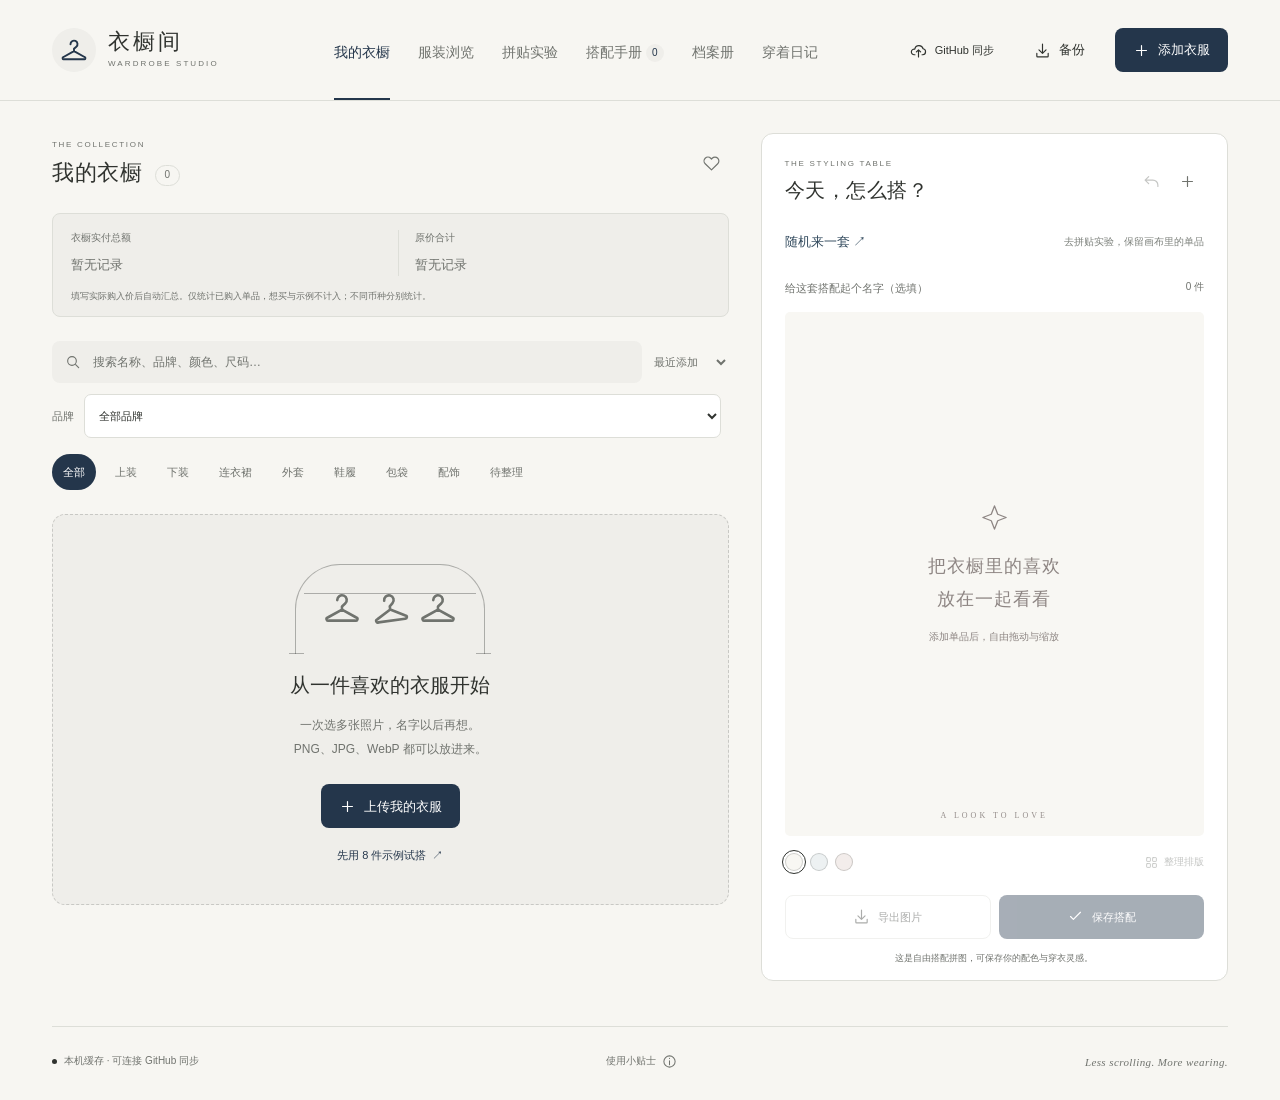
==== commit 5eefd47a: "Add compact brand completion mode with batch assignment and safe undo" ====
--- a/index.html
+++ b/index.html
@@ -16,16 +16,16 @@
 <link rel="stylesheet" href="./archive-wall.css?v=20261020-magazine">
   <link rel="stylesheet" href="./archive-layers.css?v=20261020-vellum">
   <link rel="stylesheet" href="./experiment-entry.css?v=20261021-rack">
-  <script src="./core.js?v=20261022-color" defer></script>
+  <script src="./core.js?v=20261023-brands" defer></script>
   <script src="./storage.js?v=20261020-image-bytes" defer></script>
   <script src="./color-core.js?v=20261022-color" defer></script>
   <script src="./images.js?v=20261022-color" defer></script>
   <script src="./demo.js?v=20261020-image-bytes" defer></script>
-  <script src="./cloud.js?v=20261020-image-bytes" defer></script>
+  <script src="./cloud.js?v=20261023-brands" defer></script>
   <script src="./memorial.js?v=20261020-image-bytes" defer></script>
   <script src="./archive-book.js?v=20261020-magazine" defer></script>
-  <script src="./app.js?v=20261023-color-rows" defer></script>
-<link rel="stylesheet" href="./ui-theme.css?v=20261023-color-rows">
+  <script src="./app.js?v=20261024-bulk-brands" defer></script>
+<link rel="stylesheet" href="./ui-theme.css?v=20261024-bulk-brands">
 </head>
 <body>
 <svg class="icon-definitions" aria-hidden="true"><defs>
@@ -67,10 +67,15 @@
         <div id="primary-color-list" class="primary-color-list" role="group" aria-label="主色，可多选"></div>
         <p id="primary-color-status" class="primary-color-status" role="status">可多选颜色，再结合品牌和分类筛选。</p>
       </section>
-      <div class="brand-filter-row"><label for="brand-filter">品牌</label><select id="brand-filter"><option value="">全部品牌</option></select></div>
+      <div class="brand-filter-row"><label for="brand-filter">品牌</label><select id="brand-filter"><option value="">全部品牌</option></select><button id="bulk-brand-start" class="text-button" type="button" hidden>补品牌</button></div>
+      <div id="bulk-brand-header" class="bulk-brand-header" hidden><div><strong>补品牌</strong><p id="bulk-brand-remaining"></p></div><button id="bulk-brand-finish" class="button secondary" type="button">完成</button></div>
       <div id="category-tabs" class="category-tabs" aria-label="衣服分类"></div>
       <p id="filter-summary" class="filter-summary" hidden></p>
+      <div id="bulk-brand-notice" class="bulk-brand-notice" role="status" hidden><span id="bulk-brand-message"></span><button id="bulk-brand-undo" class="text-button" type="button" hidden>撤销本次修改</button></div>
+      <p id="bulk-brand-error" class="error" role="alert" hidden></p>
+      <p id="bulk-brand-empty" class="bulk-brand-empty" role="status" hidden>品牌已全部补齐。点击「完成」返回衣橱。</p>
       <div id="garment-grid" class="garment-grid" aria-live="polite"></div>
+      <div id="bulk-brand-bar" class="bulk-brand-bar" role="region" aria-label="批量设置品牌" hidden><div class="bulk-brand-selection"><span id="bulk-brand-count" role="status"></span><button id="bulk-brand-clear" class="text-button" type="button">取消选择</button></div><div class="bulk-brand-fields"><label class="sr-only" for="bulk-brand-choice">批量选择品牌</label><select id="bulk-brand-choice" aria-label="批量选择品牌"></select><input id="bulk-brand-input" aria-label="手动输入批量品牌" maxlength="100" list="brand-suggestions" placeholder="输入其他品牌" hidden></div><button id="bulk-brand-apply" class="button primary" type="button" disabled>应用</button></div>
       <div id="closet-empty" class="empty-state" hidden><div class="empty-closet" aria-hidden="true"><div class="rail"><svg class="icon"><use href="#i-hanger"/></svg><svg class="icon"><use href="#i-hanger"/></svg><svg class="icon"><use href="#i-hanger"/></svg></div></div><h3>从一件喜欢的衣服开始</h3><p>一次选多张照片，名字以后再想。<br>PNG、JPG、WebP 都可以放进来。</p><button class="button primary" data-upload><svg class="icon"><use href="#i-plus"/></svg>上传我的衣服</button><button class="text-button" id="load-demo">先用 8 件示例试搭 <span aria-hidden="true">↗</span></button></div>
       <div id="no-results" class="empty-state small-empty" hidden><svg class="icon"><use href="#i-search"/></svg><h3>暂时没有找到这件衣服</h3><p>试试别的关键词，或清除筛选。</p><button class="button secondary" id="reset-filters">显示全部衣服</button></div>
       <p class="closet-tip" id="closet-tip" hidden><svg class="icon"><use href="#i-plus"/></svg>点名称查看档案；点 ＋ 加入搭配画布。</p>
@@ -127,7 +132,7 @@
       <p class="record-hint">以下内容均可选填，随时补充。</p>
       <fieldset class="record-group"><legend>基本信息</legend><div class="record-fields">
         <label for="edit-name">名称<input id="edit-name" maxlength="100" placeholder="例如：The Simone"></label>
-        <label for="edit-brand">品牌<input id="edit-brand" maxlength="100" list="brand-suggestions" placeholder="例如：Réalisation Par"></label>
+        <label for="edit-brand-choice">品牌<select id="edit-brand-choice" aria-label="选择品牌"></select><input id="edit-brand" aria-label="手动输入品牌" maxlength="100" list="brand-suggestions" placeholder="或输入其他品牌"></label>
         <label for="edit-main-color">主色分类<select id="edit-main-color"></select><span id="edit-main-color-note" class="fine-print"></span><button id="suggest-edit-color" class="text-button" type="button">重新建议主色</button></label>
         <label for="edit-color">配色<input id="edit-color" maxlength="80" placeholder="例如：Chocolate Havana"></label>
         <label for="edit-size">尺码<input id="edit-size" maxlength="40" placeholder="例如：XS、UK 8"></label>
--- a/ui-theme.css
+++ b/ui-theme.css
@@ -208,3 +208,53 @@
 @media(max-width:660px){
   #garment-grid .garment-color-label{font-size:12px;margin-top:4px}
 }
+/* Brand choices are sourced from this device's wardrobe plus four requested options. */
+#edit-brand-choice{width:100%}
+.upload-info{min-width:0}
+.upload-brand{display:grid;grid-template-columns:1fr;gap:6px;margin-top:10px;min-width:0}
+.upload-brand-label{font-size:11px;color:var(--ui-muted)}
+.upload-row .upload-brand select,.upload-row .upload-brand input{
+  width:100%;max-width:100%;min-width:0;min-height:38px;margin:0;padding:7px 9px;
+  border:1px solid var(--ui-line);border-radius:var(--ui-radius);background:#fff;font-size:12px;
+}
+#upload-list .upload-row{align-items:start}
+@media(max-width:660px){
+  #upload-list .upload-row{grid-template-columns:48px minmax(0,1fr) 32px;gap:8px;padding:10px}
+  #upload-list .upload-row>.upload-thumb{grid-column:1;grid-row:1 / 3;width:48px}
+  #upload-list .upload-info{grid-column:2;grid-row:1}
+  #upload-list .upload-row>select{grid-column:2;grid-row:2;width:100%;min-height:44px;font-size:16px;padding:8px}
+  #upload-list .upload-row>.icon-button{grid-column:3;grid-row:1;width:32px;height:44px}
+  #upload-list .upload-info>input{font-size:16px;min-height:44px}
+  #upload-list .upload-brand select,#upload-list .upload-brand input{font-size:16px;min-height:44px}
+  #upload-list .upload-color{font-size:12px;flex-wrap:wrap}
+  #upload-list .upload-color select{font-size:16px!important;min-height:44px}
+}
+/* Brand completion stays out of the ordinary browsing interface. */
+.sr-only{position:absolute;width:1px;height:1px;padding:0;margin:-1px;overflow:hidden;clip-path:inset(50%);white-space:nowrap;border:0}
+#workspace .brand-filter-row{gap:10px;flex-wrap:wrap}
+#workspace .brand-filter-row select{min-width:0;flex:1 1 140px}
+#bulk-brand-start{min-height:44px;white-space:nowrap}
+.bulk-brand-header{display:flex;align-items:center;justify-content:space-between;gap:16px;margin:12px 0;padding:14px 16px;background:var(--ui-surface);border-radius:8px}
+.bulk-brand-header strong{font-size:15px;font-weight:500}
+.bulk-brand-header p{font-size:12px;color:var(--ui-muted);margin-top:3px}
+.bulk-brand-notice{display:flex;align-items:center;justify-content:space-between;gap:8px;flex-wrap:wrap;margin:12px 0;font-size:12px;color:var(--ui-navy)}
+.bulk-brand-notice .text-button{min-height:44px}
+.bulk-brand-empty{padding:32px 16px;text-align:center;color:var(--ui-muted)}
+.bulk-brand-mode .closet-panel{padding-bottom:200px}
+#garment-grid .garment-card[data-bulk-selected="true"] .garment-visual{outline:2px solid var(--ui-navy);outline-offset:2px}
+.bulk-brand-check{position:absolute;top:6px;left:6px;z-index:3;width:44px;height:44px;display:grid;place-items:center;font-size:20px;color:var(--ui-navy);background:#ffffffed;border:1px solid var(--ui-line);border-radius:8px}
+.bulk-brand-check[aria-checked="true"]{color:white;background:var(--ui-navy);border-color:var(--ui-navy)}
+.bulk-brand-bar{position:fixed;left:50%;bottom:16px;transform:translateX(-50%);z-index:20;display:grid;grid-template-columns:auto minmax(150px,1fr) auto;align-items:center;gap:16px;width:min(760px,calc(100% - 32px));padding:12px 16px;background:var(--ui-paper);border:1px solid var(--ui-line);border-radius:12px;box-shadow:0 4px 24px #24364b1a}
+.bulk-brand-selection{display:flex;flex-direction:column;align-items:flex-start;font-size:13px}
+.bulk-brand-selection .text-button{min-height:30px}
+.bulk-brand-fields{display:grid;gap:8px;min-width:0}
+.bulk-brand-fields select,.bulk-brand-fields input{width:100%;min-width:0;min-height:44px;padding:9px 12px;border:1px solid var(--ui-line);border-radius:8px;background:#fff;font-size:14px}
+#bulk-brand-error{margin:12px 0}
+@media(max-width:660px){
+ .bulk-brand-bar{left:0;bottom:0;transform:none;width:100%;border-radius:12px 12px 0 0;padding:12px 16px calc(12px + env(safe-area-inset-bottom));grid-template-columns:minmax(0,1fr) auto;gap:8px 12px}
+ .bulk-brand-selection{grid-column:1 / -1;flex-direction:row;justify-content:space-between;align-items:center}
+ .bulk-brand-fields select,.bulk-brand-fields input{font-size:16px}
+ .bulk-brand-header{padding:12px;gap:8px}
+ .bulk-brand-header p{font-size:12px}
+ .bulk-brand-header .button{padding:8px 12px}
+}
